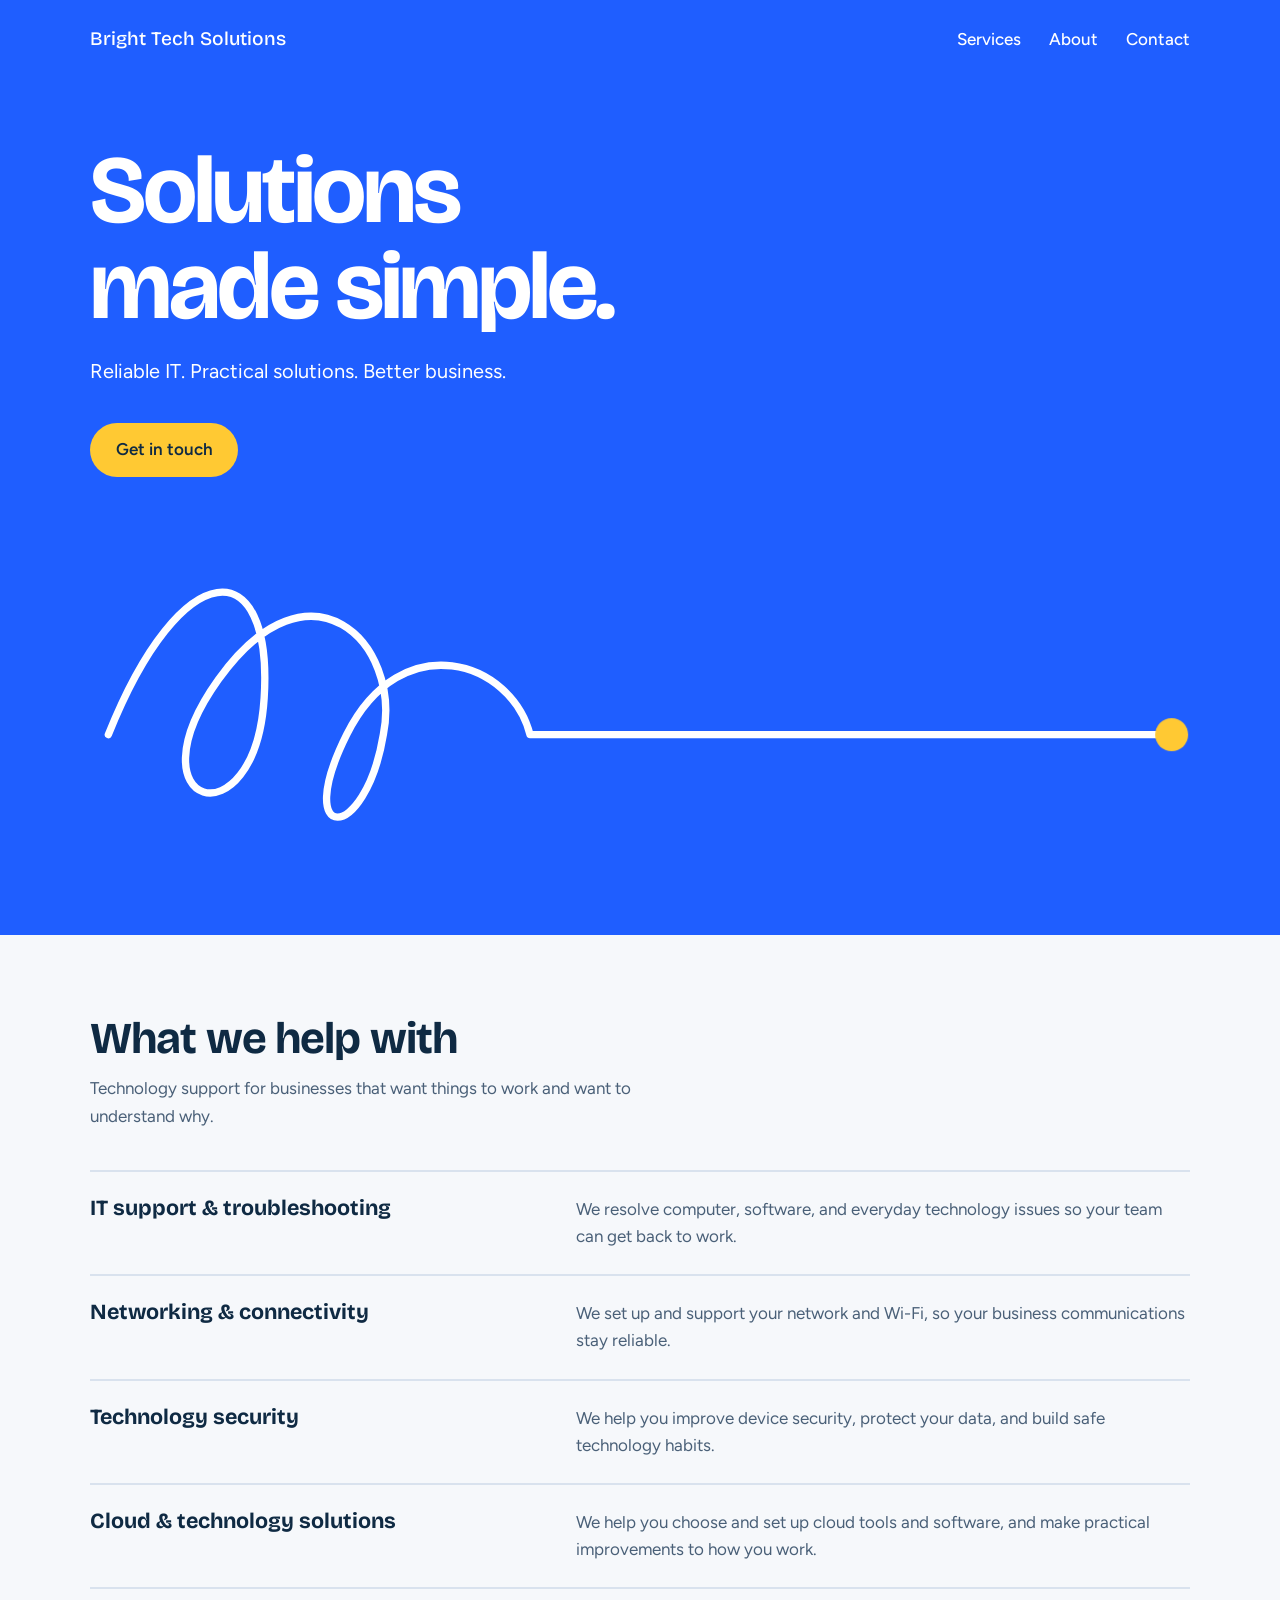
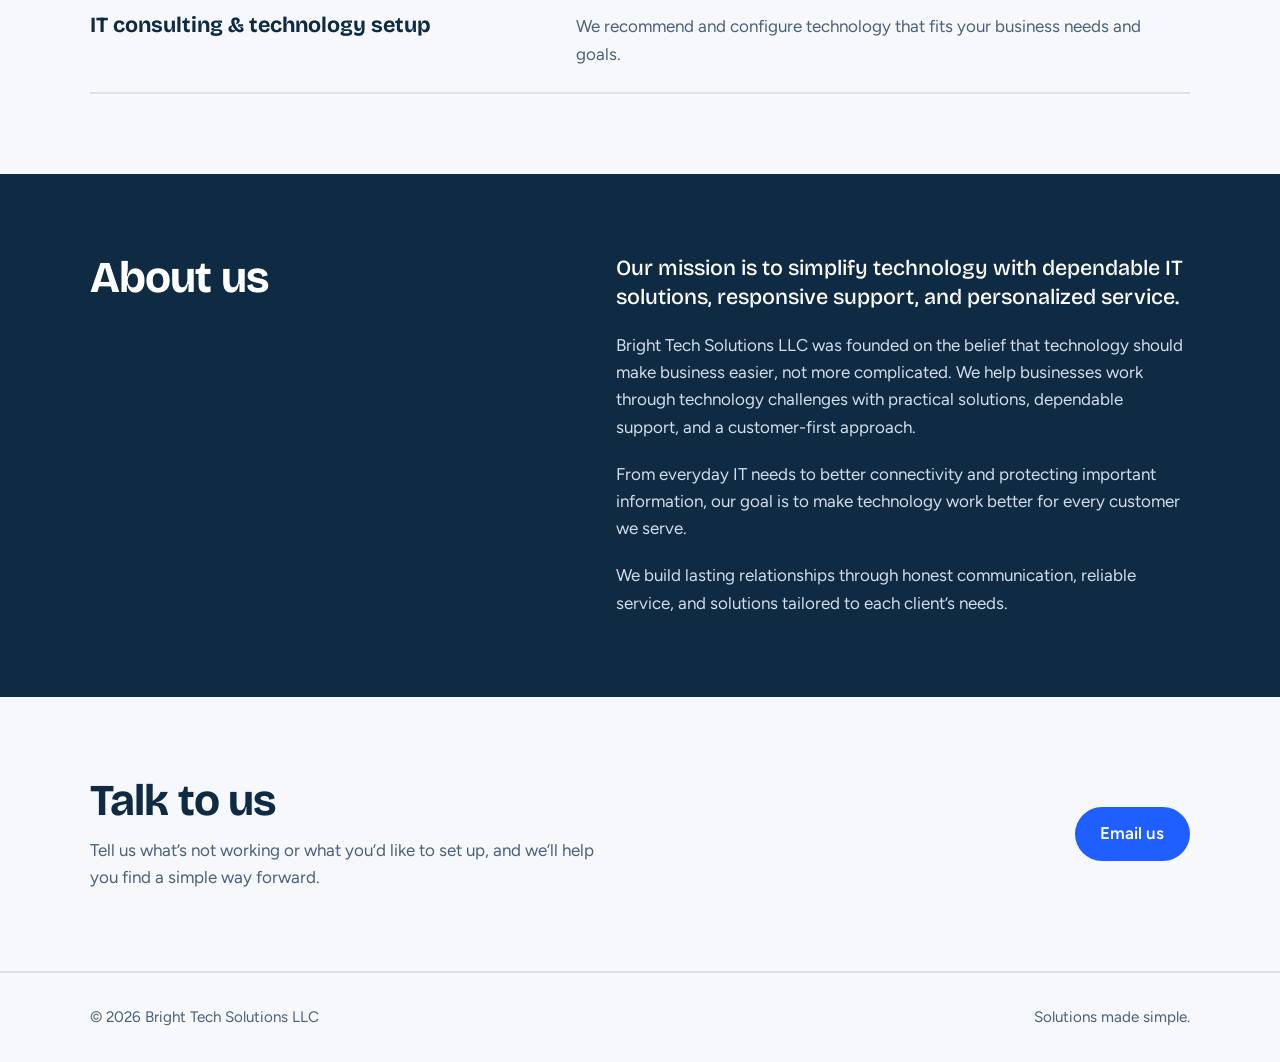
==== index.html @ b6605e8b "Original Prototype of Webpage" ====
<!DOCTYPE html>
<html lang="en">
<head>
  <meta charset="UTF-8">
  <meta name="viewport" content="width=device-width, initial-scale=1">
  <title>Bright Tech Solutions LLC | Solutions Made Simple</title>
  <meta name="description" content="Bright Tech Solutions LLC delivers simple, reliable IT support, networking, security, and cloud solutions for businesses.">
  <link rel="preconnect" href="https://fonts.googleapis.com">
  <link rel="preconnect" href="https://fonts.gstatic.com" crossorigin>
  <link href="https://fonts.googleapis.com/css2?family=Bricolage+Grotesque:opsz,wght@12..96,500;12..96,700&family=Figtree:wght@400;500;600&display=swap" rel="stylesheet">
  <style>
    :root {
      --paper: #f6f8fb;
      --ink: #0f2a43;
      --cobalt: #1f5eff;
      --sun: #ffc933;
      --mist: #d9e2ee;
      --muted: #4a6078;
      --display: "Bricolage Grotesque", "Segoe UI", system-ui, sans-serif;
      --body: "Figtree", "Segoe UI", system-ui, sans-serif;
    }
    *, *::before, *::after { box-sizing: border-box; }
    html { scroll-behavior: smooth; }
    body {
      margin: 0;
      background: var(--paper);
      color: var(--ink);
      font-family: var(--body);
      font-size: 1.0625rem;
      line-height: 1.6;
    }
    a { color: inherit; }
    :focus-visible { outline: 3px solid var(--sun); outline-offset: 3px; }
    .wrap { width: min(1100px, 100% - 3rem); margin-inline: auto; }

    /* Hero */
    .hero { background: var(--cobalt); color: #fff; padding-bottom: 4.5rem; }
    .nav {
      display: flex; flex-wrap: wrap; align-items: center;
      justify-content: space-between; gap: 1rem; padding-block: 1.5rem;
    }
    .brand { font-family: var(--display); font-weight: 700; font-size: 1.2rem; text-decoration: none; }
    .nav ul { display: flex; gap: 1.75rem; list-style: none; margin: 0; padding: 0; }
    .nav a { text-decoration: none; font-weight: 500; }
    .nav ul a:hover { text-decoration: underline; text-underline-offset: 4px; }
    .hero h1 {
      font-family: var(--display); font-weight: 700;
      font-size: clamp(2.8rem, 8vw, 6rem);
      line-height: 1; letter-spacing: -0.03em;
      margin: 4rem 0 1.25rem;
    }
    .hero .tagline { font-size: 1.25rem; max-width: 36ch; margin: 0 0 2.25rem; }
    .btn {
      display: inline-block; background: var(--sun); color: var(--ink);
      font-weight: 600; text-decoration: none;
      padding: 0.85rem 1.6rem; border-radius: 999px;
    }
    .btn:hover { background: #fff; }
    .line { display: block; width: 100%; height: auto; margin-top: 3.5rem; overflow: visible; }
    .line .path {
      fill: none; stroke: #fff; stroke-width: 4; stroke-linecap: round; stroke-linejoin: round;
      stroke-dasharray: 1; stroke-dashoffset: 1;
      animation: draw 3.2s cubic-bezier(.5, 0, .3, 1) 0.3s forwards;
    }
    .line .dot { fill: var(--sun); opacity: 0; animation: pop 0.4s ease-out 3.3s forwards; }
    @keyframes draw { to { stroke-dashoffset: 0; } }
    @keyframes pop { to { opacity: 1; } }
    @media (prefers-reduced-motion: reduce) {
      .line .path { animation: none; stroke-dashoffset: 0; }
      .line .dot { animation: none; opacity: 1; }
      html { scroll-behavior: auto; }
    }

    /* Sections */
    section { padding-block: 5rem; }
    h2 {
      font-family: var(--display); font-weight: 700;
      font-size: clamp(1.9rem, 4vw, 2.75rem);
      line-height: 1.1; letter-spacing: -0.02em; margin: 0 0 0.75rem;
    }
    .lede { color: var(--muted); max-width: 52ch; margin: 0 0 2.5rem; }

    /* Services */
    .services { margin: 0; }
    .service {
      display: grid; grid-template-columns: minmax(0, 1fr) minmax(0, 1.4fr);
      gap: 1rem 3rem; padding-block: 1.5rem; border-top: 2px solid var(--mist);
    }
    .service:last-child { border-bottom: 2px solid var(--mist); }
    .service dt { font-family: var(--display); font-weight: 700; font-size: 1.35rem; line-height: 1.2; }
    .service dd { margin: 0; color: var(--muted); max-width: 60ch; }

    /* About */
    .about { background: var(--ink); color: #fff; }
    .about .cols { display: grid; grid-template-columns: minmax(0, 1fr) minmax(0, 1.2fr); gap: 3rem; }
    .about h2 { margin: 0; }
    .about p { margin: 0 0 1.25rem; max-width: 60ch; color: #d3deea; }
    .about p:last-child { margin-bottom: 0; }
    .mission { font-family: var(--display); font-size: 1.35rem; line-height: 1.35; color: #fff !important; font-weight: 500; }

    /* Contact */
    .contact .wrap { display: flex; flex-wrap: wrap; align-items: center; justify-content: space-between; gap: 1.5rem; }
    .contact p { margin: 0; color: var(--muted); max-width: 46ch; }
    .contact .btn { background: var(--cobalt); color: #fff; }
    .contact .btn:hover { background: var(--ink); }

    footer { border-top: 2px solid var(--mist); padding-block: 2rem; color: var(--muted); font-size: 0.95rem; }
    footer .wrap { display: flex; flex-wrap: wrap; justify-content: space-between; gap: 0.5rem 2rem; }

    @media (max-width: 760px) {
      .service, .about .cols { grid-template-columns: 1fr; gap: 0.5rem; }
      .about .cols { gap: 1.5rem; }
      section { padding-block: 3.5rem; }
      .hero h1 { margin-top: 2.5rem; }
    }
  </style>
</head>
<body>

  <header class="hero">
    <div class="wrap">
      <nav class="nav" aria-label="Main">
        <a class="brand" href="#top">Bright Tech Solutions</a>
        <ul>
          <li><a href="#services">Services</a></li>
          <li><a href="#about">About</a></li>
          <li><a href="#contact">Contact</a></li>
        </ul>
      </nav>

      <h1 id="top">Solutions<br>made simple.</h1>
      <p class="tagline">Reliable IT. Practical solutions. Better business.</p>
      <a class="btn" href="#contact">Get in touch</a>

      <svg class="line" viewBox="0 0 600 180" role="img" aria-label="A tangled line that straightens out, showing complicated technology made simple">
        <path class="path" pathLength="1" d="M10 110 C 50 10, 100 10, 95 90 C 90 170, 20 150, 70 80 C 120 10, 170 60, 160 110 C 150 170, 110 170, 140 110 C 170 50, 230 70, 240 110 L 585 110"/>
        <circle class="dot" cx="590" cy="110" r="9"/>
      </svg>
    </div>
  </header>

  <main>
    <section id="services">
      <div class="wrap">
        <h2>What we help with</h2>
        <p class="lede">Technology support for businesses that want things to work and want to understand why.</p>
        <dl class="services">
          <div class="service">
            <dt>IT support &amp; troubleshooting</dt>
            <dd>We resolve computer, software, and everyday technology issues so your team can get back to work.</dd>
          </div>
          <div class="service">
            <dt>Networking &amp; connectivity</dt>
            <dd>We set up and support your network and Wi-Fi, so your business communications stay reliable.</dd>
          </div>
          <div class="service">
            <dt>Technology security</dt>
            <dd>We help you improve device security, protect your data, and build safe technology habits.</dd>
          </div>
          <div class="service">
            <dt>Cloud &amp; technology solutions</dt>
            <dd>We help you choose and set up cloud tools and software, and make practical improvements to how you work.</dd>
          </div>
          <div class="service">
            <dt>IT consulting &amp; technology setup</dt>
            <dd>We recommend and configure technology that fits your business needs and goals.</dd>
          </div>
        </dl>
      </div>
    </section>

    <section id="about" class="about">
      <div class="wrap cols">
        <div>
          <h2>About us</h2>
        </div>
        <div>
          <p class="mission">Our mission is to simplify technology with dependable IT solutions, responsive support, and personalized service.</p>
          <p>Bright Tech Solutions LLC was founded on the belief that technology should make business easier, not more complicated. We help businesses work through technology challenges with practical solutions, dependable support, and a customer-first approach.</p>
          <p>From everyday IT needs to better connectivity and protecting important information, our goal is to make technology work better for every customer we serve.</p>
          <p>We build lasting relationships through honest communication, reliable service, and solutions tailored to each client’s needs.</p>
        </div>
      </div>
    </section>

    <section id="contact" class="contact">
      <div class="wrap">
        <div>
          <h2>Talk to us</h2>
          <p>Tell us what’s not working or what you’d like to set up, and we’ll help you find a simple way forward.</p>
        </div>
        <!-- TODO: replace this placeholder with your real business email -->
        <a class="btn" href="mailto:hello@example.com">Email us</a>
      </div>
    </section>
  </main>

  <footer>
    <div class="wrap">
      <span>© 2026 Bright Tech Solutions LLC</span>
      <span>Solutions made simple.</span>
    </div>
  </footer>

</body>
</html>
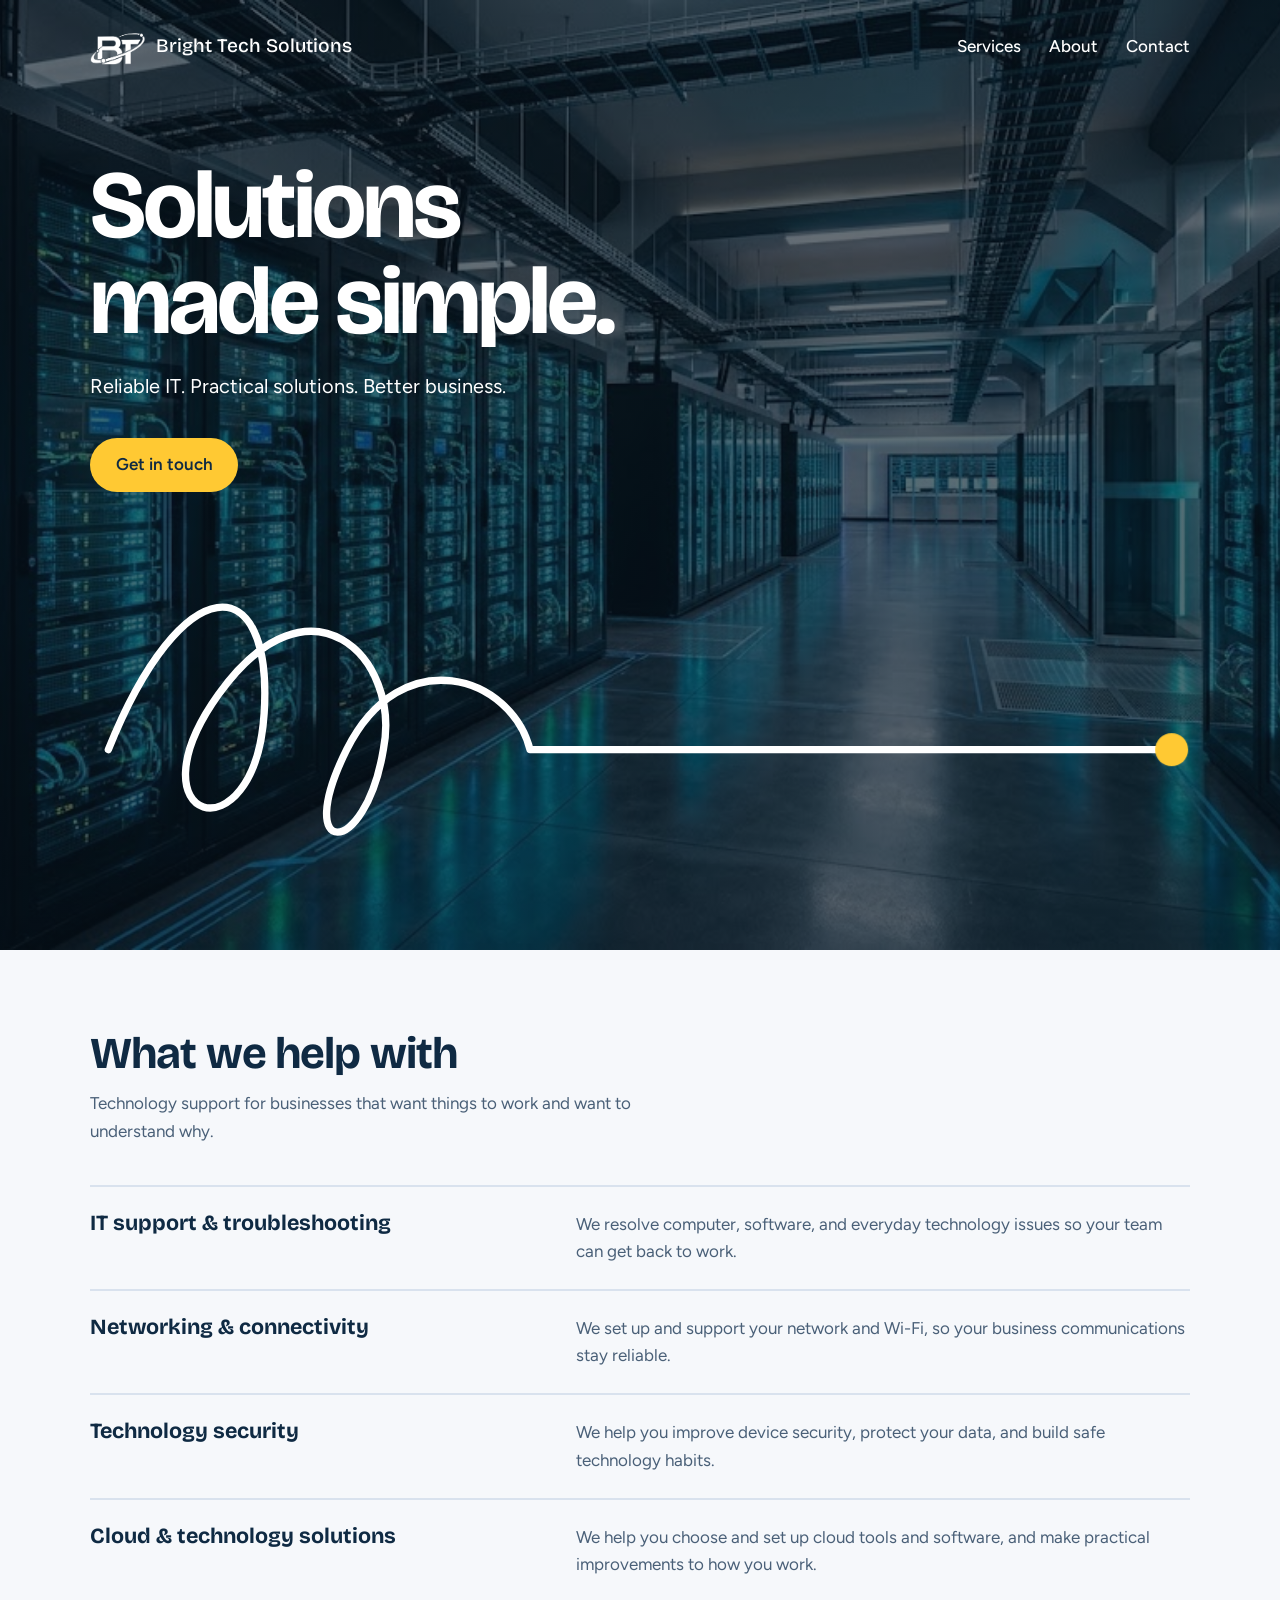
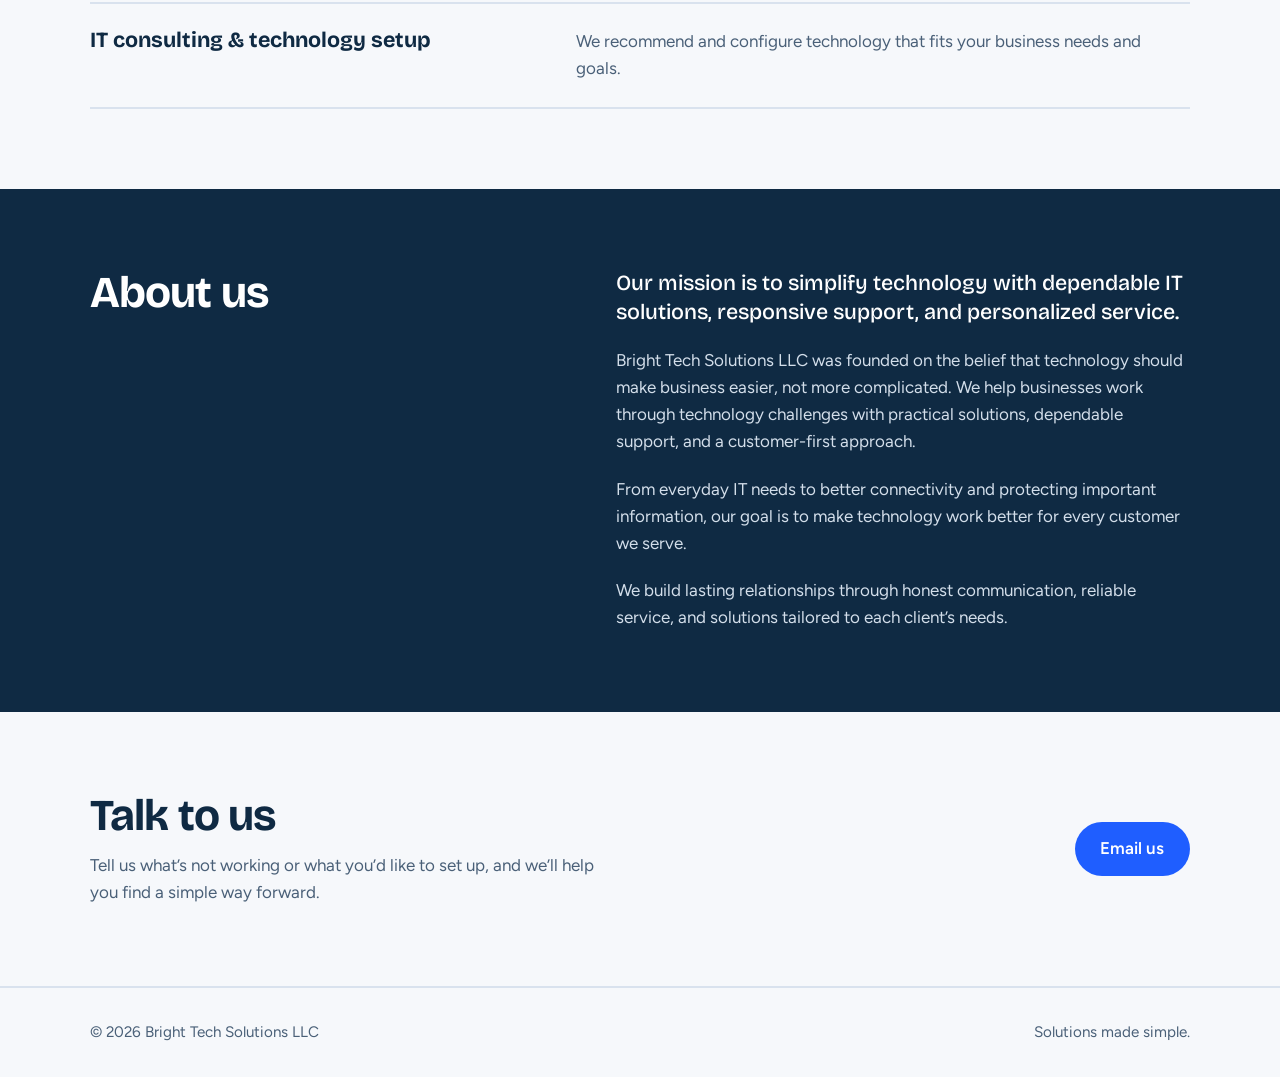
==== commit 2b2ec809: "adding new background to home page and added logo" ====
--- a/index.html
+++ b/index.html
@@ -34,12 +34,19 @@
     .wrap { width: min(1100px, 100% - 3rem); margin-inline: auto; }
 
     /* Hero */
-    .hero { background: var(--cobalt); color: #fff; padding-bottom: 4.5rem; }
+    .hero {
+      background:
+        linear-gradient(rgba(7, 20, 31, 0.62), rgba(7, 20, 31, 0.62)),
+        url("Images/server%20room.jpg") center / cover no-repeat;
+      color: #fff;
+      padding-bottom: 4.5rem;
+    }
     .nav {
       display: flex; flex-wrap: wrap; align-items: center;
       justify-content: space-between; gap: 1rem; padding-block: 1.5rem;
     }
-    .brand { font-family: var(--display); font-weight: 700; font-size: 1.2rem; text-decoration: none; }
+    .brand { display: inline-flex; align-items: center; gap: 0.65rem; font-family: var(--display); font-weight: 700; font-size: 1.2rem; text-decoration: none; filter: brightness(0) invert(1) }
+    .brand-mark { display: block; width: 3.5rem; height: 2.85rem; flex: 0 0 auto; object-fit: contain; }
     .nav ul { display: flex; gap: 1.75rem; list-style: none; margin: 0; padding: 0; }
     .nav a { text-decoration: none; font-weight: 500; }
     .nav ul a:hover { text-decoration: underline; text-underline-offset: 4px; }
@@ -120,7 +127,10 @@
   <header class="hero">
     <div class="wrap">
       <nav class="nav" aria-label="Main">
-        <a class="brand" href="#top">Bright Tech Solutions</a>
+        <a class="brand" href="#top">
+          <img class="brand-mark" src="Images/Bright_Tech_Solutions_Logo-removebg-preview.png" alt="" aria-hidden="true">
+          <span>Bright Tech Solutions</span>
+        </a>
         <ul>
           <li><a href="#services">Services</a></li>
           <li><a href="#about">About</a></li>
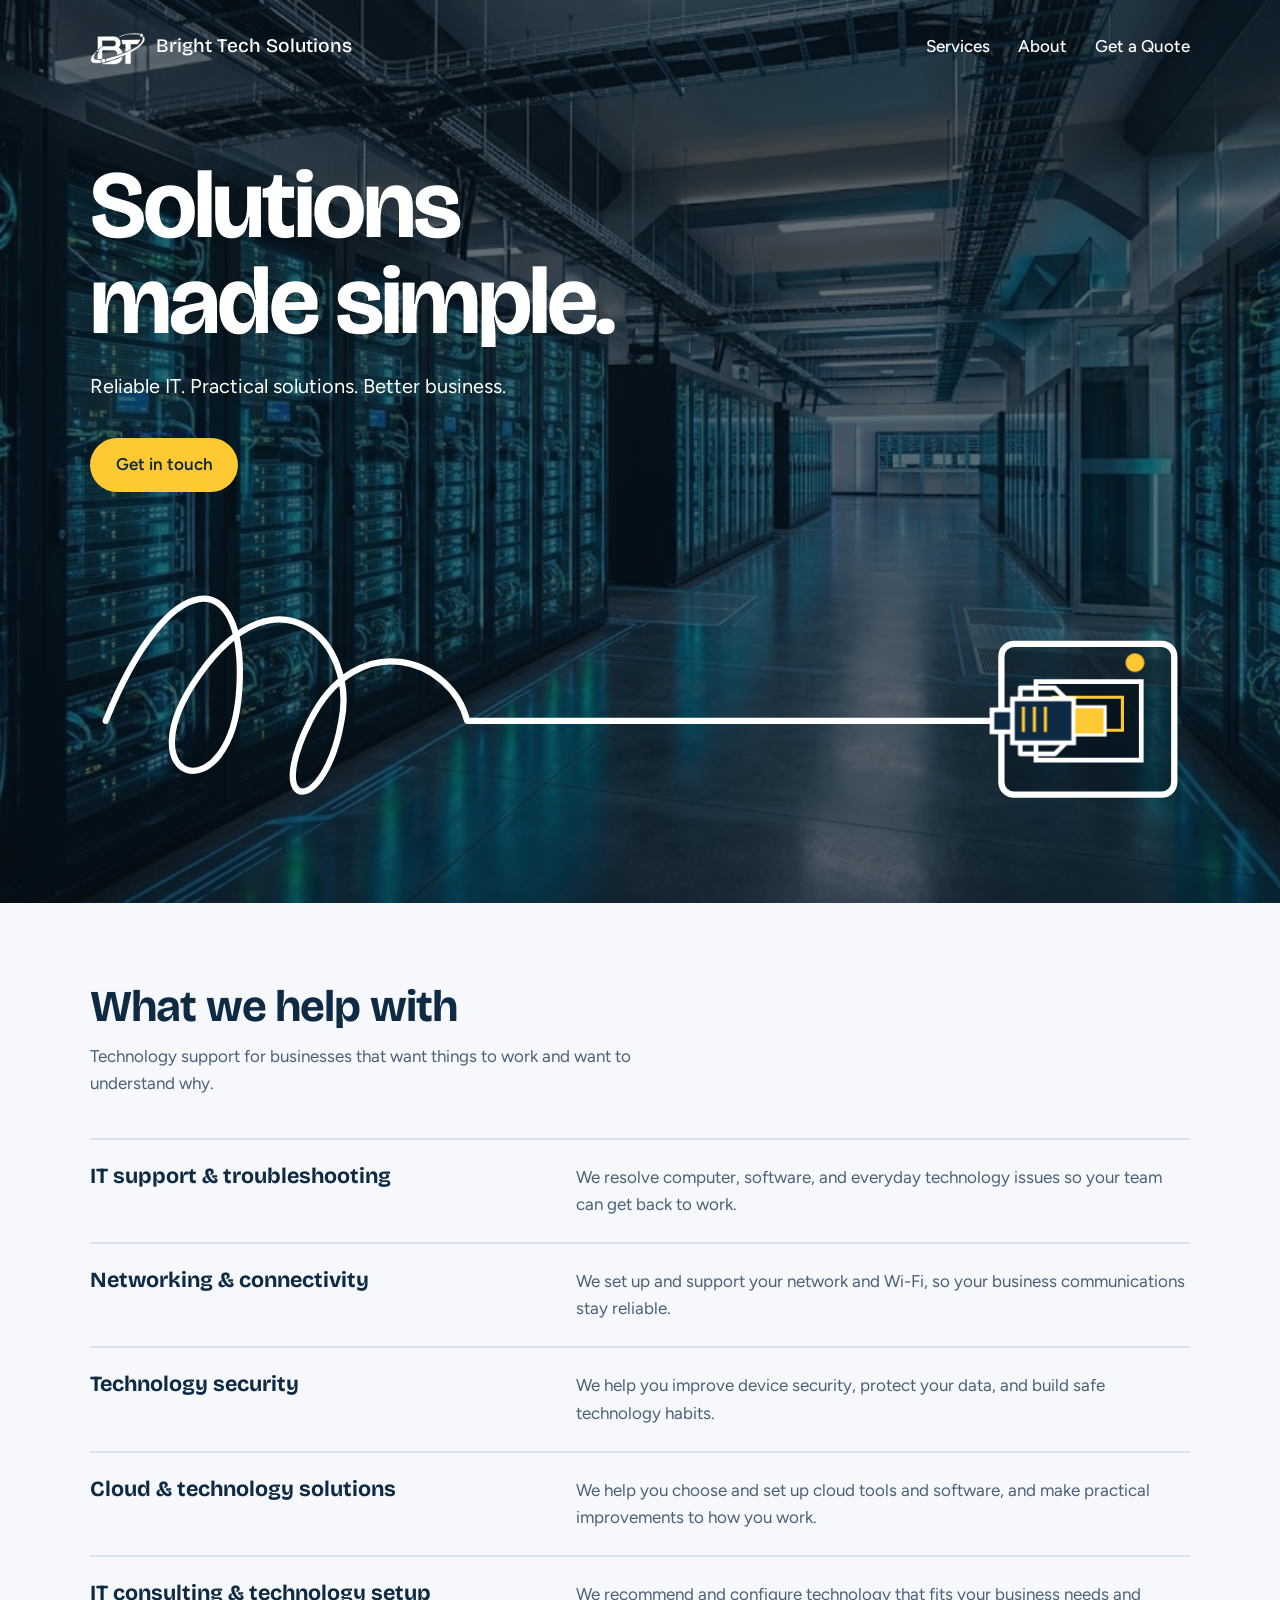
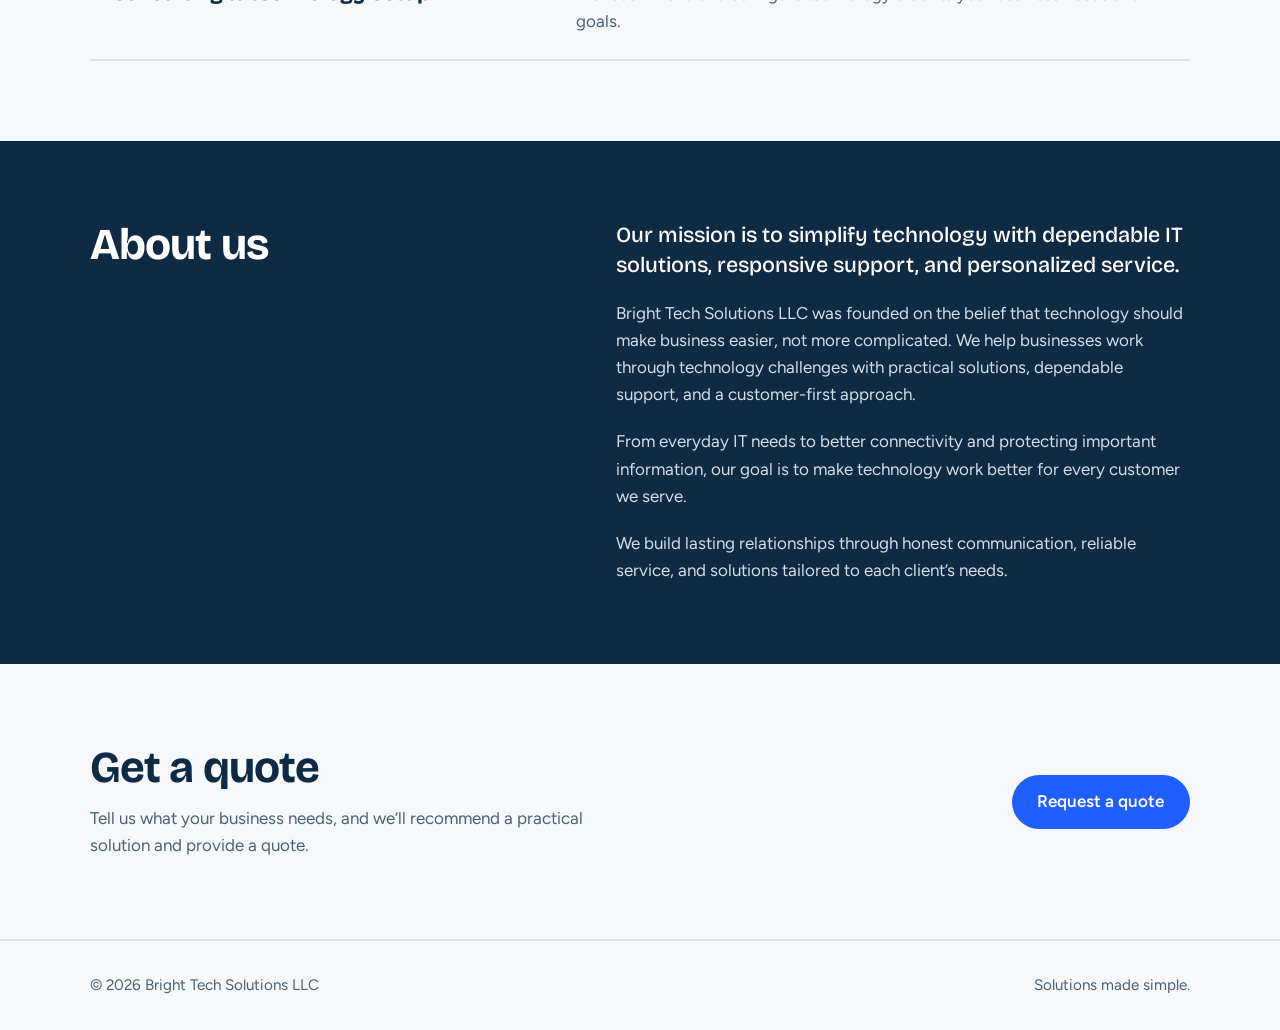
==== commit 937b691c: "adding amination to home screen" ====
--- a/index.html
+++ b/index.html
@@ -67,14 +67,25 @@
     .line .path {
       fill: none; stroke: #fff; stroke-width: 4; stroke-linecap: round; stroke-linejoin: round;
       stroke-dasharray: 1; stroke-dashoffset: 1;
-      animation: draw 3.2s cubic-bezier(.5, 0, .3, 1) 0.3s forwards;
-    }
-    .line .dot { fill: var(--sun); opacity: 0; animation: pop 0.4s ease-out 3.3s forwards; }
+      animation: draw 5.2s cubic-bezier(.45, 0, .25, 1) 0.2s forwards;
+    }
+    .line .plug {
+      opacity: 0;
+      animation: plug-in 0.9s cubic-bezier(.2, .8, .2, 1) 5.4s forwards;
+    }
+    .line .connected { opacity: 0; animation: light-on 0.3s ease-out 6.35s forwards; }
     @keyframes draw { to { stroke-dashoffset: 0; } }
-    @keyframes pop { to { opacity: 1; } }
+    @keyframes plug-in {
+      0% { opacity: 0; transform: translateX(-12px); }
+      18% { opacity: 1; }
+      76% { opacity: 1; transform: translateX(28px); }
+      100% { opacity: 1; transform: translateX(24px); }
+    }
+    @keyframes light-on { to { opacity: 1; } }
     @media (prefers-reduced-motion: reduce) {
       .line .path { animation: none; stroke-dashoffset: 0; }
-      .line .dot { animation: none; opacity: 1; }
+      .line .plug { animation: none; opacity: 1; transform: translateX(24px); }
+      .line .connected { animation: none; opacity: 1; }
       html { scroll-behavior: auto; }
     }
 
@@ -134,7 +145,7 @@
         <ul>
           <li><a href="#services">Services</a></li>
           <li><a href="#about">About</a></li>
-          <li><a href="#contact">Contact</a></li>
+          <li><a href="quote.html">Get a Quote</a></li>
         </ul>
       </nav>
 
@@ -142,9 +153,23 @@
       <p class="tagline">Reliable IT. Practical solutions. Better business.</p>
       <a class="btn" href="#contact">Get in touch</a>
 
-      <svg class="line" viewBox="0 0 600 180" role="img" aria-label="A tangled line that straightens out, showing complicated technology made simple">
-        <path class="path" pathLength="1" d="M10 110 C 50 10, 100 10, 95 90 C 90 170, 20 150, 70 80 C 120 10, 170 60, 160 110 C 150 170, 110 170, 140 110 C 170 50, 230 70, 240 110 L 585 110"/>
-        <circle class="dot" cx="590" cy="110" r="9"/>
+      <svg class="line" viewBox="0 0 700 180" role="img" aria-label="A tangled network cable straightens, then its connector plugs into an Ethernet port and the connected indicator lights up">
+        <g transform="translate(0 19)">
+          <rect x="580" y="42" width="110" height="96" rx="8" fill="rgba(7,20,31,0.48)" stroke="#fff" stroke-width="4"/>
+          <path d="M602 66h67v50h-67z" fill="rgba(7,20,31,0.75)" stroke="#fff" stroke-width="3"/>
+          <path d="M613 76h44v21h-44z" fill="#07141f" stroke="#ffc933" stroke-width="2"/>
+          <circle class="connected" cx="665" cy="54" r="6" fill="#ffc933"/>
+        </g>
+        <path class="path" pathLength="1" d="M10 110 C 50 10, 100 10, 95 90 C 90 170, 20 150, 70 80 C 120 10, 170 60, 160 110 C 150 170, 110 170, 140 110 C 170 50, 230 70, 240 110 L 572 110"/>
+        <g class="plug">
+          <path d="M550 103h16v14h-16z" fill="#0f2a43" stroke="#fff" stroke-width="3"/>
+          <path d="M563 96h39v28h-39z" fill="#0f2a43" stroke="#fff" stroke-width="3"/>
+          <path d="M602 101h20v18h-20z" fill="#ffc933" stroke="#fff" stroke-width="2"/>
+          <path d="M568 96v-7h22l7 7m-29 28v7h22l7-7" fill="none" stroke="#fff" stroke-width="3" stroke-linejoin="round"/>
+          <g stroke="#ffc933" stroke-width="2">
+            <path d="M570 101v16m7-16v16m7-16v16"/>
+          </g>
+        </g>
       </svg>
     </div>
   </header>
@@ -196,11 +221,11 @@
     <section id="contact" class="contact">
       <div class="wrap">
         <div>
-          <h2>Talk to us</h2>
-          <p>Tell us what’s not working or what you’d like to set up, and we’ll help you find a simple way forward.</p>
+          <h2>Get a quote</h2>
+          <p>Tell us what your business needs, and we’ll recommend a practical solution and provide a quote.</p>
         </div>
         <!-- TODO: replace this placeholder with your real business email -->
-        <a class="btn" href="mailto:hello@example.com">Email us</a>
+        <a class="btn" href="quote.html">Request a quote</a>
       </div>
     </section>
   </main>
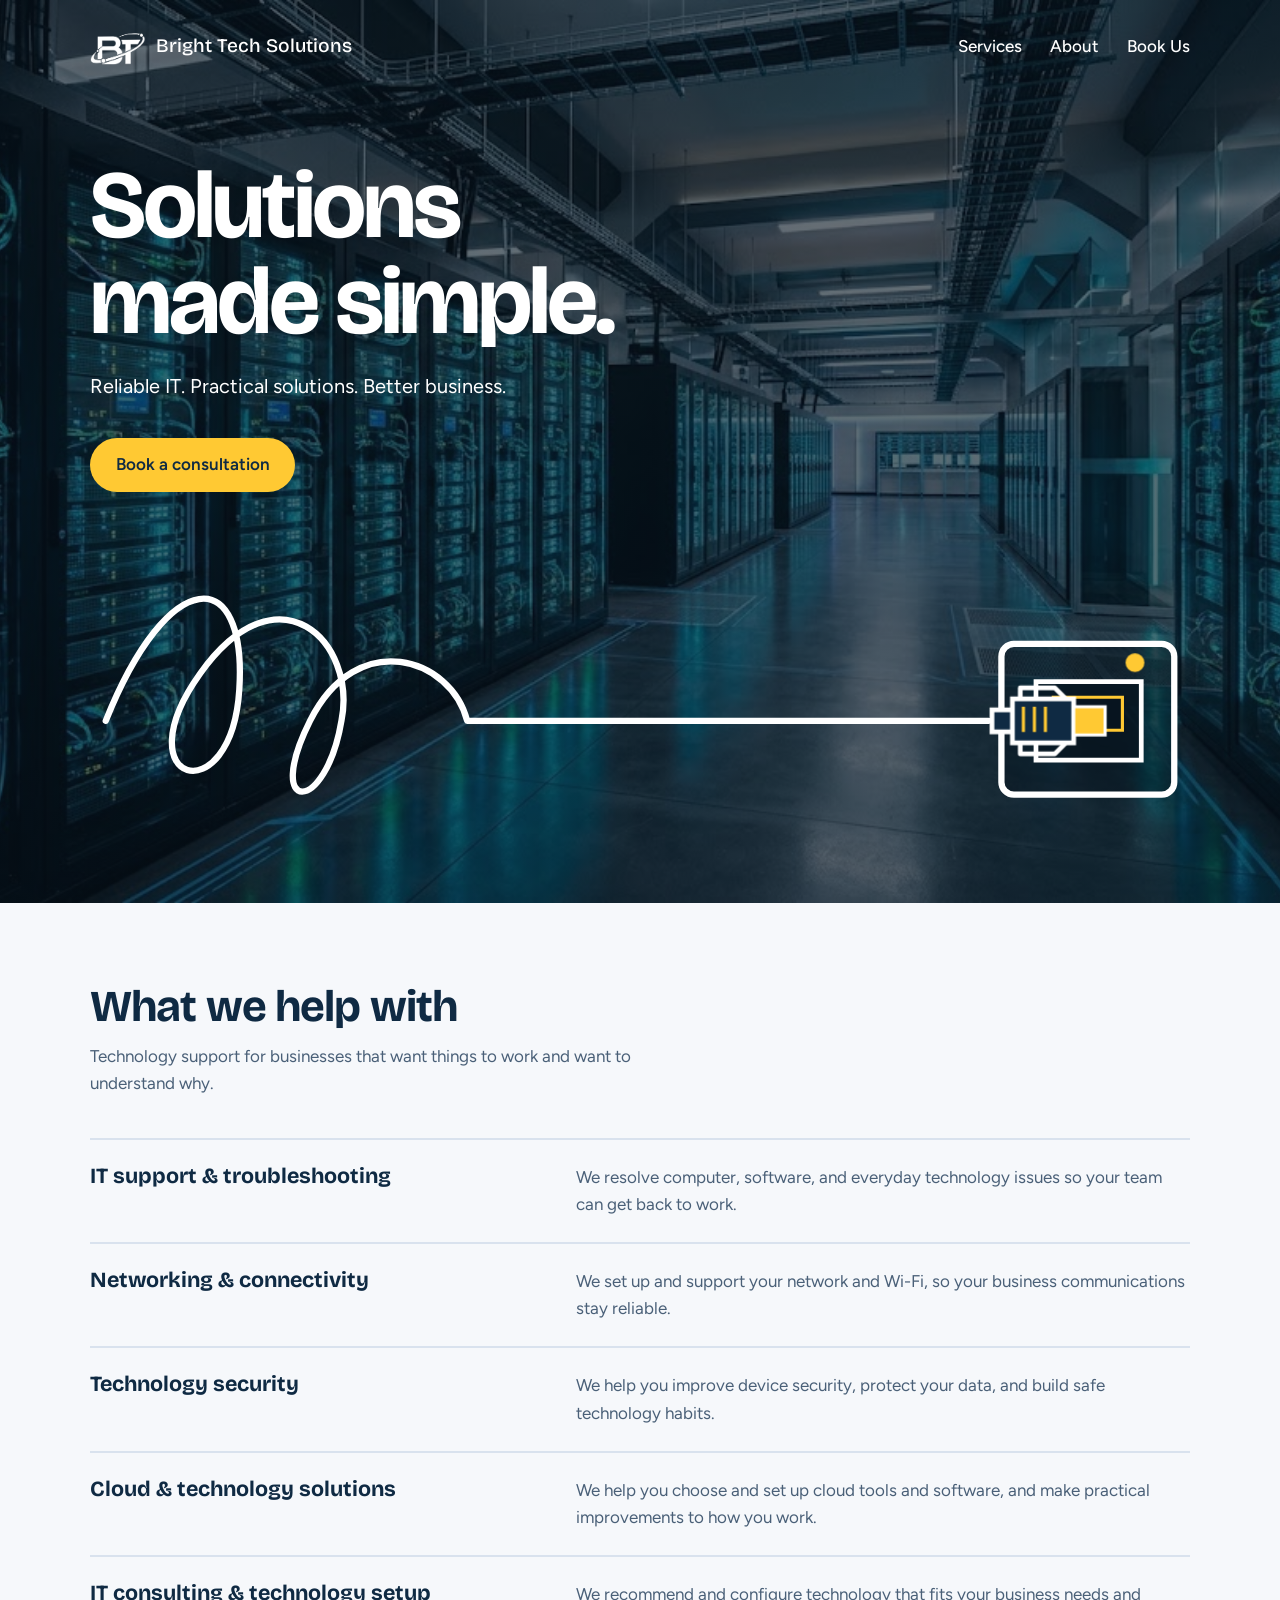
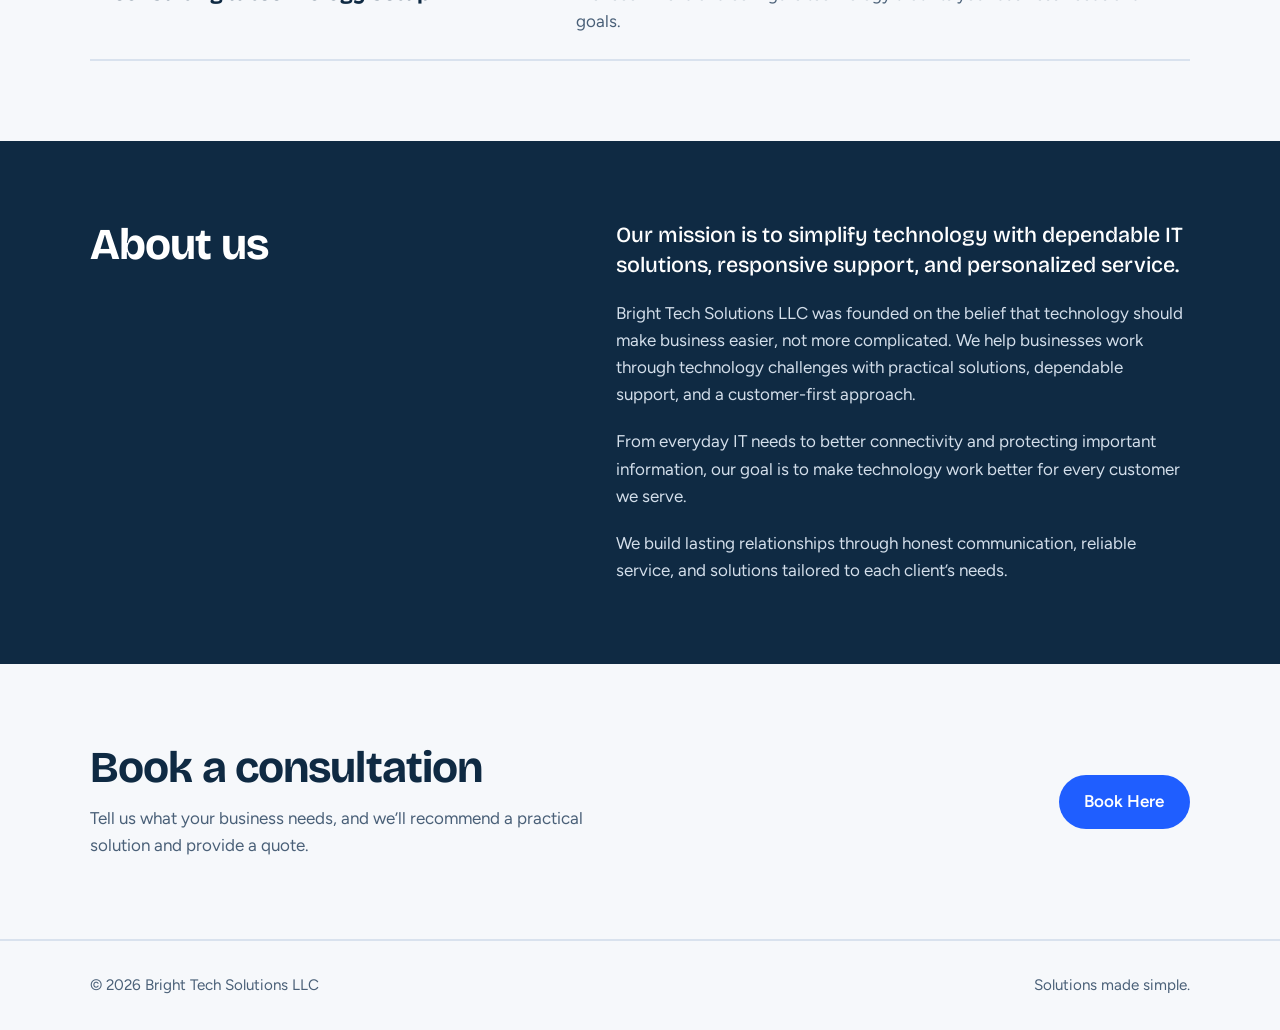
==== commit 9d18f4dd: "adding meail capability" ====
--- a/index.html
+++ b/index.html
@@ -145,13 +145,13 @@
         <ul>
           <li><a href="#services">Services</a></li>
           <li><a href="#about">About</a></li>
-          <li><a href="quote.html">Get a Quote</a></li>
+          <li><a href="quote.html">Book Us</a></li>
         </ul>
       </nav>
 
       <h1 id="top">Solutions<br>made simple.</h1>
       <p class="tagline">Reliable IT. Practical solutions. Better business.</p>
-      <a class="btn" href="#contact">Get in touch</a>
+      <a class="btn" href="#contact">Book a consultation</a>
 
       <svg class="line" viewBox="0 0 700 180" role="img" aria-label="A tangled network cable straightens, then its connector plugs into an Ethernet port and the connected indicator lights up">
         <g transform="translate(0 19)">
@@ -221,11 +221,11 @@
     <section id="contact" class="contact">
       <div class="wrap">
         <div>
-          <h2>Get a quote</h2>
+          <h2>Book a consultation</h2>
           <p>Tell us what your business needs, and we’ll recommend a practical solution and provide a quote.</p>
         </div>
         <!-- TODO: replace this placeholder with your real business email -->
-        <a class="btn" href="quote.html">Request a quote</a>
+        <a class="btn" href="quote.html">Book Here</a>
       </div>
     </section>
   </main>
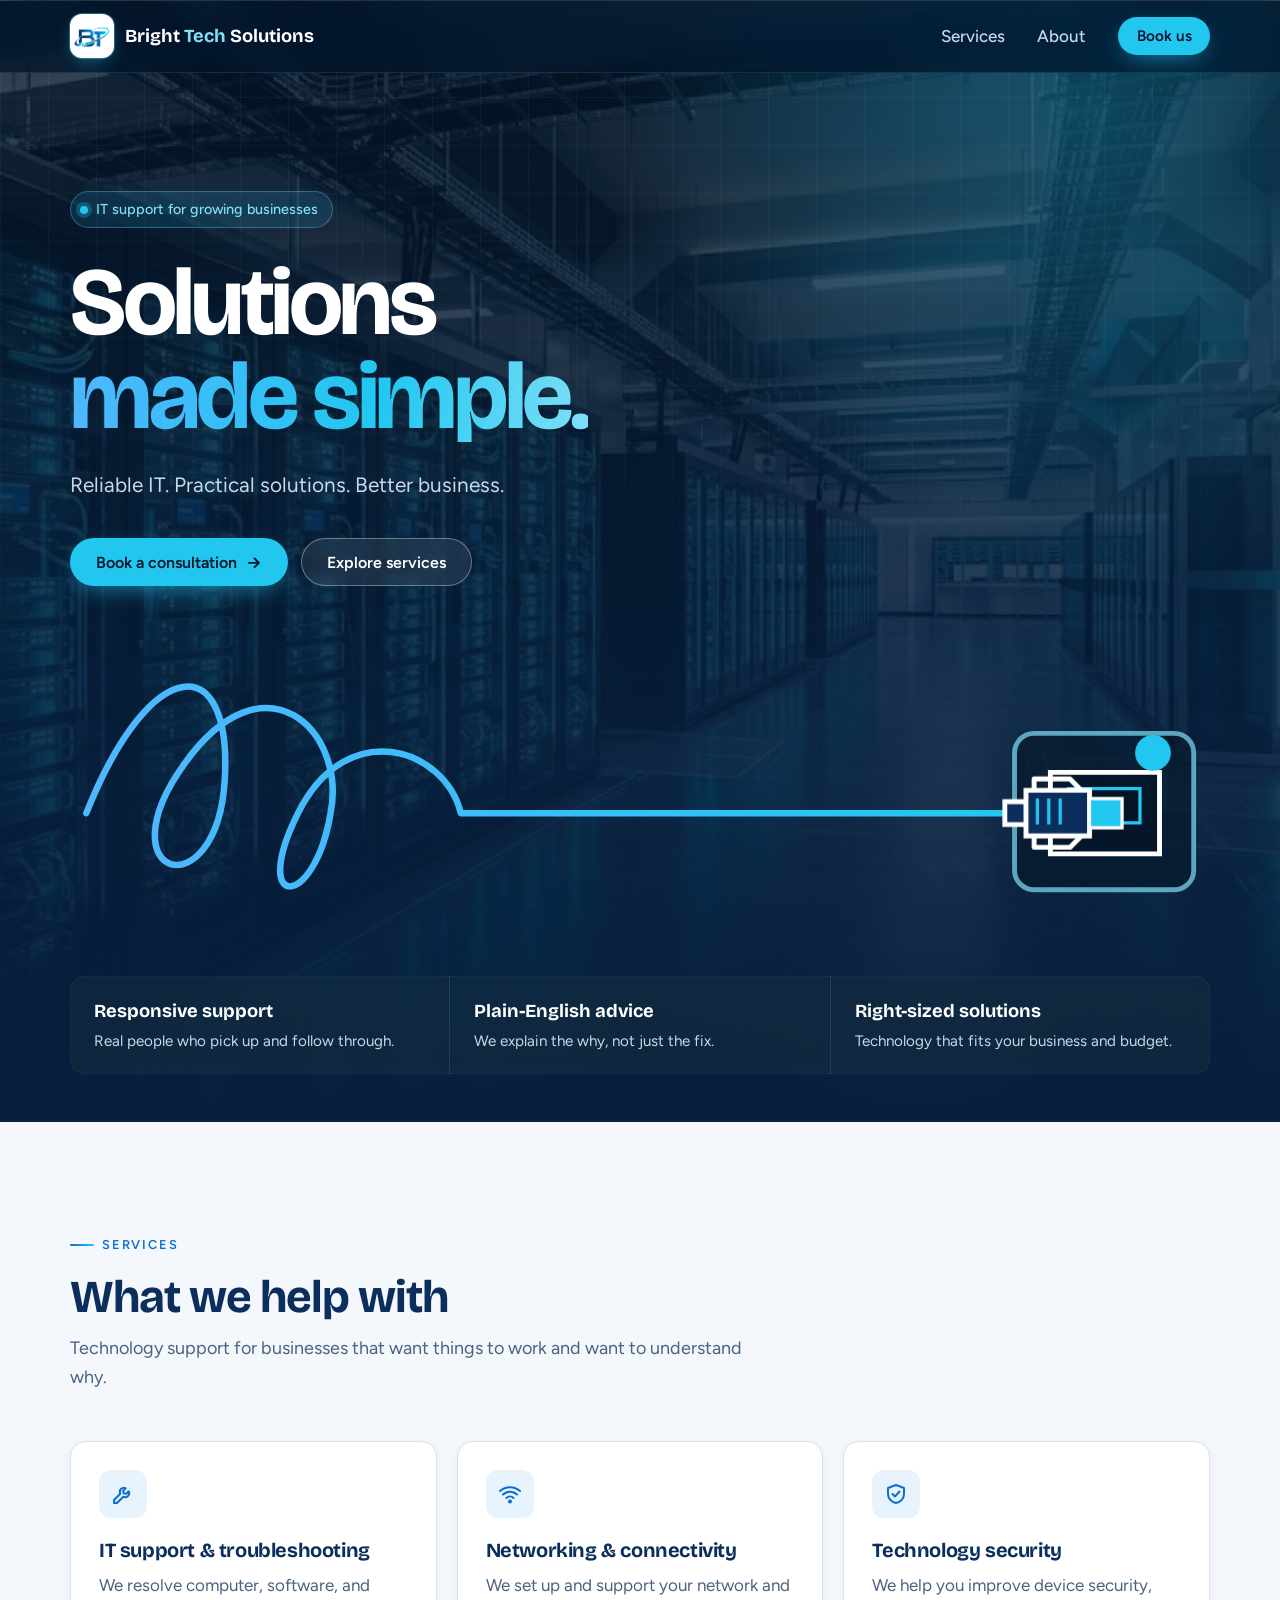
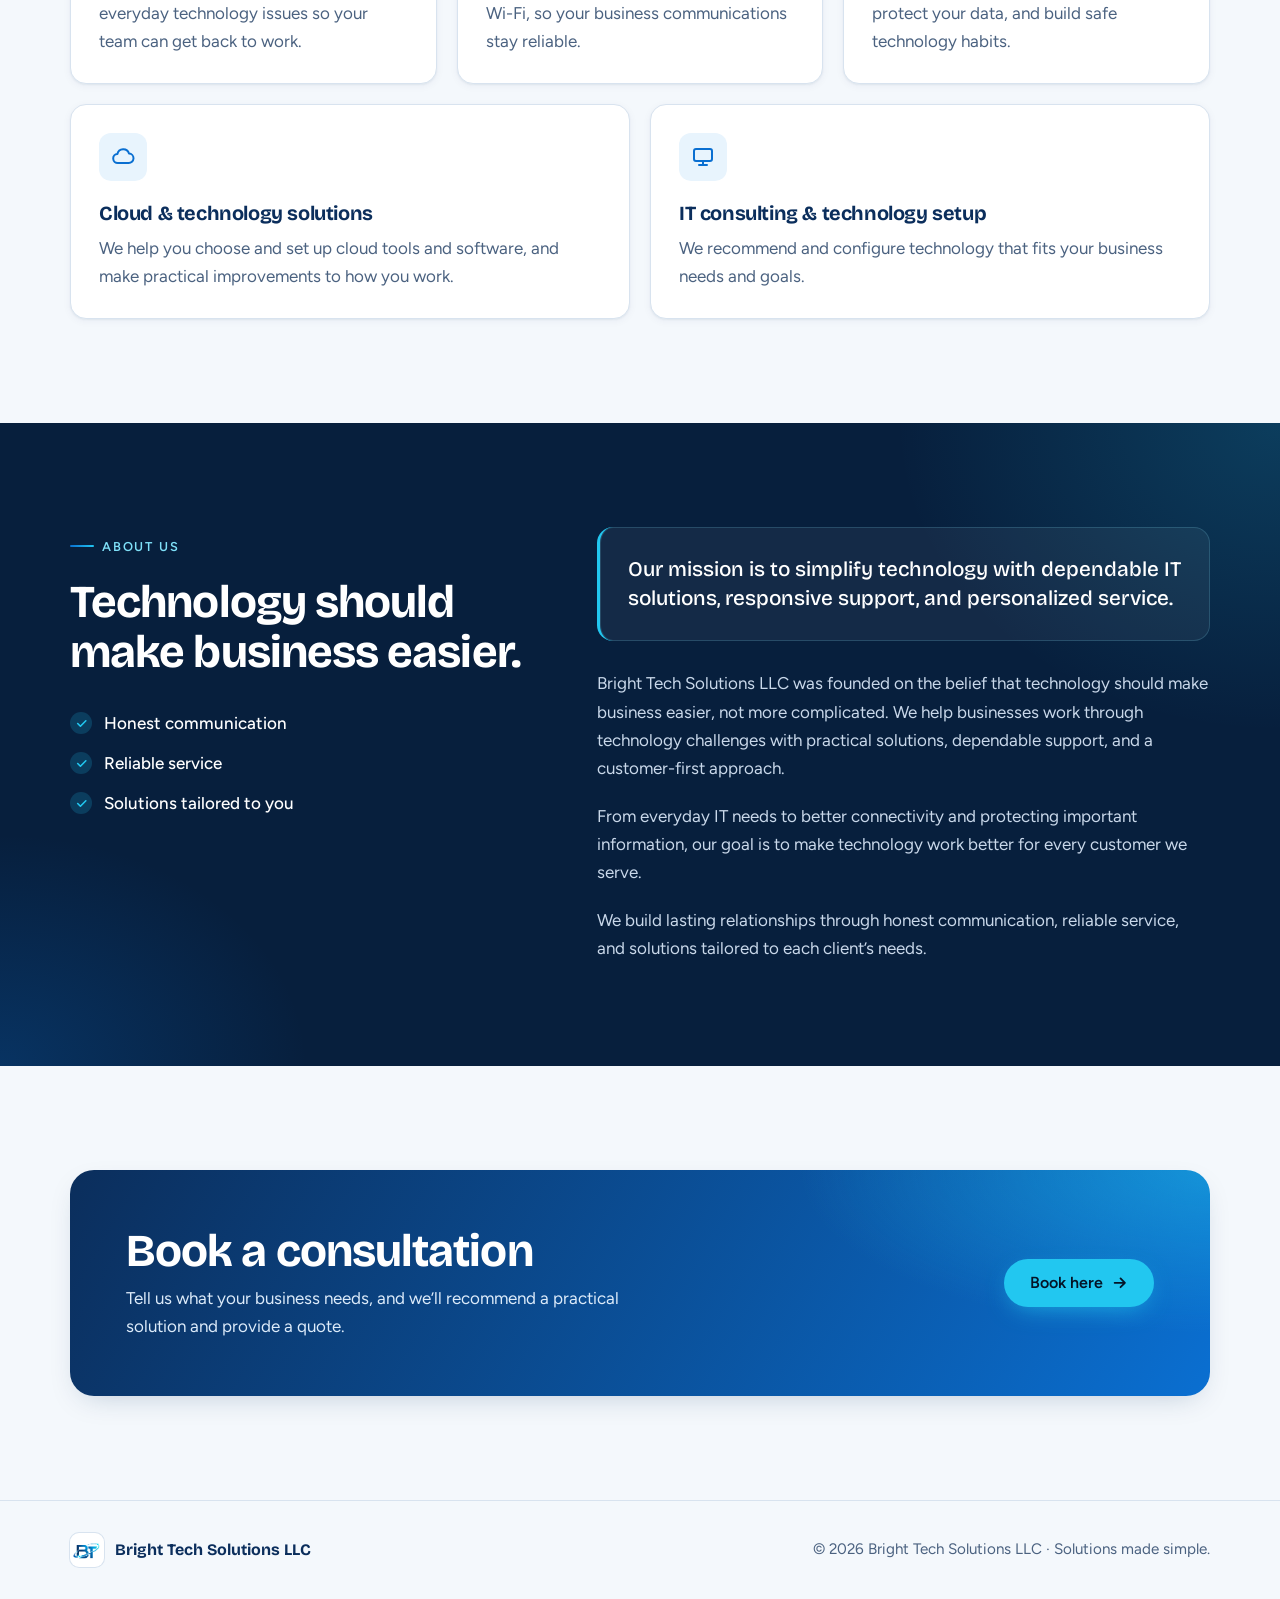
==== commit d99c59c3: "Modernize UI and unify colors around the logo palette - Replace the yellow/cobalt accents with navy," ====
--- a/index.html
+++ b/index.html
@@ -5,211 +5,125 @@
   <meta name="viewport" content="width=device-width, initial-scale=1">
   <title>Bright Tech Solutions LLC | Solutions Made Simple</title>
   <meta name="description" content="Bright Tech Solutions LLC delivers simple, reliable IT support, networking, security, and cloud solutions for businesses.">
+  <meta name="theme-color" content="#041427">
+  <link rel="icon" type="image/png" href="Images/Bright_Tech_Solutions_Logo-removebg-preview.png">
   <link rel="preconnect" href="https://fonts.googleapis.com">
   <link rel="preconnect" href="https://fonts.gstatic.com" crossorigin>
   <link href="https://fonts.googleapis.com/css2?family=Bricolage+Grotesque:opsz,wght@12..96,500;12..96,700&family=Figtree:wght@400;500;600&display=swap" rel="stylesheet">
-  <style>
-    :root {
-      --paper: #f6f8fb;
-      --ink: #0f2a43;
-      --cobalt: #1f5eff;
-      --sun: #ffc933;
-      --mist: #d9e2ee;
-      --muted: #4a6078;
-      --display: "Bricolage Grotesque", "Segoe UI", system-ui, sans-serif;
-      --body: "Figtree", "Segoe UI", system-ui, sans-serif;
-    }
-    *, *::before, *::after { box-sizing: border-box; }
-    html { scroll-behavior: smooth; }
-    body {
-      margin: 0;
-      background: var(--paper);
-      color: var(--ink);
-      font-family: var(--body);
-      font-size: 1.0625rem;
-      line-height: 1.6;
-    }
-    a { color: inherit; }
-    :focus-visible { outline: 3px solid var(--sun); outline-offset: 3px; }
-    .wrap { width: min(1100px, 100% - 3rem); margin-inline: auto; }
-
-    /* Hero */
-    .hero {
-      background:
-        linear-gradient(rgba(7, 20, 31, 0.62), rgba(7, 20, 31, 0.62)),
-        url("Images/server%20room.jpg") center / cover no-repeat;
-      color: #fff;
-      padding-bottom: 4.5rem;
-    }
-    .nav {
-      display: flex; flex-wrap: wrap; align-items: center;
-      justify-content: space-between; gap: 1rem; padding-block: 1.5rem;
-    }
-    .brand { display: inline-flex; align-items: center; gap: 0.65rem; font-family: var(--display); font-weight: 700; font-size: 1.2rem; text-decoration: none; filter: brightness(0) invert(1) }
-    .brand-mark { display: block; width: 3.5rem; height: 2.85rem; flex: 0 0 auto; object-fit: contain; }
-    .nav ul { display: flex; gap: 1.75rem; list-style: none; margin: 0; padding: 0; }
-    .nav a { text-decoration: none; font-weight: 500; }
-    .nav ul a:hover { text-decoration: underline; text-underline-offset: 4px; }
-    .hero h1 {
-      font-family: var(--display); font-weight: 700;
-      font-size: clamp(2.8rem, 8vw, 6rem);
-      line-height: 1; letter-spacing: -0.03em;
-      margin: 4rem 0 1.25rem;
-    }
-    .hero .tagline { font-size: 1.25rem; max-width: 36ch; margin: 0 0 2.25rem; }
-    .btn {
-      display: inline-block; background: var(--sun); color: var(--ink);
-      font-weight: 600; text-decoration: none;
-      padding: 0.85rem 1.6rem; border-radius: 999px;
-    }
-    .btn:hover { background: #fff; }
-    .line { display: block; width: 100%; height: auto; margin-top: 3.5rem; overflow: visible; }
-    .line .path {
-      fill: none; stroke: #fff; stroke-width: 4; stroke-linecap: round; stroke-linejoin: round;
-      stroke-dasharray: 1; stroke-dashoffset: 1;
-      animation: draw 5.2s cubic-bezier(.45, 0, .25, 1) 0.2s forwards;
-    }
-    .line .plug {
-      opacity: 0;
-      animation: plug-in 0.9s cubic-bezier(.2, .8, .2, 1) 5.4s forwards;
-    }
-    .line .connected { opacity: 0; animation: light-on 0.3s ease-out 6.35s forwards; }
-    @keyframes draw { to { stroke-dashoffset: 0; } }
-    @keyframes plug-in {
-      0% { opacity: 0; transform: translateX(-12px); }
-      18% { opacity: 1; }
-      76% { opacity: 1; transform: translateX(28px); }
-      100% { opacity: 1; transform: translateX(24px); }
-    }
-    @keyframes light-on { to { opacity: 1; } }
-    @media (prefers-reduced-motion: reduce) {
-      .line .path { animation: none; stroke-dashoffset: 0; }
-      .line .plug { animation: none; opacity: 1; transform: translateX(24px); }
-      .line .connected { animation: none; opacity: 1; }
-      html { scroll-behavior: auto; }
-    }
-
-    /* Sections */
-    section { padding-block: 5rem; }
-    h2 {
-      font-family: var(--display); font-weight: 700;
-      font-size: clamp(1.9rem, 4vw, 2.75rem);
-      line-height: 1.1; letter-spacing: -0.02em; margin: 0 0 0.75rem;
-    }
-    .lede { color: var(--muted); max-width: 52ch; margin: 0 0 2.5rem; }
-
-    /* Services */
-    .services { margin: 0; }
-    .service {
-      display: grid; grid-template-columns: minmax(0, 1fr) minmax(0, 1.4fr);
-      gap: 1rem 3rem; padding-block: 1.5rem; border-top: 2px solid var(--mist);
-    }
-    .service:last-child { border-bottom: 2px solid var(--mist); }
-    .service dt { font-family: var(--display); font-weight: 700; font-size: 1.35rem; line-height: 1.2; }
-    .service dd { margin: 0; color: var(--muted); max-width: 60ch; }
-
-    /* About */
-    .about { background: var(--ink); color: #fff; }
-    .about .cols { display: grid; grid-template-columns: minmax(0, 1fr) minmax(0, 1.2fr); gap: 3rem; }
-    .about h2 { margin: 0; }
-    .about p { margin: 0 0 1.25rem; max-width: 60ch; color: #d3deea; }
-    .about p:last-child { margin-bottom: 0; }
-    .mission { font-family: var(--display); font-size: 1.35rem; line-height: 1.35; color: #fff !important; font-weight: 500; }
-
-    /* Contact */
-    .contact .wrap { display: flex; flex-wrap: wrap; align-items: center; justify-content: space-between; gap: 1.5rem; }
-    .contact p { margin: 0; color: var(--muted); max-width: 46ch; }
-    .contact .btn { background: var(--cobalt); color: #fff; }
-    .contact .btn:hover { background: var(--ink); }
-
-    footer { border-top: 2px solid var(--mist); padding-block: 2rem; color: var(--muted); font-size: 0.95rem; }
-    footer .wrap { display: flex; flex-wrap: wrap; justify-content: space-between; gap: 0.5rem 2rem; }
-
-    @media (max-width: 760px) {
-      .service, .about .cols { grid-template-columns: 1fr; gap: 0.5rem; }
-      .about .cols { gap: 1.5rem; }
-      section { padding-block: 3.5rem; }
-      .hero h1 { margin-top: 2.5rem; }
-    }
-  </style>
+  <link rel="stylesheet" href="css/styles.css">
+  <script>document.documentElement.classList.add("js");</script>
 </head>
 <body>
 
-  <header class="hero">
+  <nav class="site-nav" aria-label="Main">
     <div class="wrap">
-      <nav class="nav" aria-label="Main">
-        <a class="brand" href="#top">
-          <img class="brand-mark" src="Images/Bright_Tech_Solutions_Logo-removebg-preview.png" alt="" aria-hidden="true">
-          <span>Bright Tech Solutions</span>
+      <a class="brand" href="#top">
+        <span class="brand-mark"><img src="Images/Bright_Tech_Solutions_Logo-removebg-preview.png" alt="" aria-hidden="true"></span>
+        <span>Bright <b>Tech</b> Solutions</span>
+      </a>
+      <ul class="nav-links">
+        <li><a href="#services">Services</a></li>
+        <li class="hide-sm"><a href="#about">About</a></li>
+        <li><a class="btn btn-accent" href="quote.html">Book us</a></li>
+      </ul>
+    </div>
+  </nav>
+
+  <header class="hero" id="top">
+    <div class="wrap hero-inner">
+      <p class="badge"><span class="dot" aria-hidden="true"></span>IT support for growing businesses</p>
+      <h1>Solutions<br><span class="gradient-text">made simple.</span></h1>
+      <p class="tagline">Reliable IT. Practical solutions. Better business.</p>
+      <div class="hero-actions">
+        <a class="btn btn-accent" href="quote.html">
+          Book a consultation
+          <svg viewBox="0 0 24 24" fill="none" stroke="currentColor" stroke-width="2.5" stroke-linecap="round" stroke-linejoin="round" aria-hidden="true"><path d="M5 12h14M13 6l6 6-6 6"/></svg>
         </a>
-        <ul>
-          <li><a href="#services">Services</a></li>
-          <li><a href="#about">About</a></li>
-          <li><a href="quote.html">Book Us</a></li>
-        </ul>
-      </nav>
-
-      <h1 id="top">Solutions<br>made simple.</h1>
-      <p class="tagline">Reliable IT. Practical solutions. Better business.</p>
-      <a class="btn" href="#contact">Book a consultation</a>
+        <a class="btn btn-ghost" href="#services">Explore services</a>
+      </div>
 
       <svg class="line" viewBox="0 0 700 180" role="img" aria-label="A tangled network cable straightens, then its connector plugs into an Ethernet port and the connected indicator lights up">
+        <defs>
+          <linearGradient id="cable" x1="0" x2="1" y1="0" y2="0">
+            <stop offset="0" stop-color="#4fb6ff"/>
+            <stop offset="1" stop-color="#22c7f0"/>
+          </linearGradient>
+        </defs>
         <g transform="translate(0 19)">
-          <rect x="580" y="42" width="110" height="96" rx="8" fill="rgba(7,20,31,0.48)" stroke="#fff" stroke-width="4"/>
-          <path d="M602 66h67v50h-67z" fill="rgba(7,20,31,0.75)" stroke="#fff" stroke-width="3"/>
-          <path d="M613 76h44v21h-44z" fill="#07141f" stroke="#ffc933" stroke-width="2"/>
-          <circle class="connected" cx="665" cy="54" r="6" fill="#ffc933"/>
+          <rect x="580" y="42" width="110" height="96" rx="12" fill="rgba(4,20,39,0.55)" stroke="#7fe0f8" stroke-opacity="0.7" stroke-width="3"/>
+          <path d="M602 66h67v50h-67z" fill="rgba(4,20,39,0.8)" stroke="#fff" stroke-width="3"/>
+          <path d="M613 76h44v21h-44z" fill="#041427" stroke="#22c7f0" stroke-width="2"/>
+          <circle class="connected" cx="665" cy="54" r="6" fill="#22c7f0"/>
+          <circle class="connected" cx="665" cy="54" r="11" fill="#22c7f0" opacity="0.25"/>
         </g>
         <path class="path" pathLength="1" d="M10 110 C 50 10, 100 10, 95 90 C 90 170, 20 150, 70 80 C 120 10, 170 60, 160 110 C 150 170, 110 170, 140 110 C 170 50, 230 70, 240 110 L 572 110"/>
         <g class="plug">
-          <path d="M550 103h16v14h-16z" fill="#0f2a43" stroke="#fff" stroke-width="3"/>
-          <path d="M563 96h39v28h-39z" fill="#0f2a43" stroke="#fff" stroke-width="3"/>
-          <path d="M602 101h20v18h-20z" fill="#ffc933" stroke="#fff" stroke-width="2"/>
+          <path d="M550 103h16v14h-16z" fill="#0b2e5c" stroke="#fff" stroke-width="3"/>
+          <path d="M563 96h39v28h-39z" fill="#0b2e5c" stroke="#fff" stroke-width="3"/>
+          <path d="M602 101h20v18h-20z" fill="#22c7f0" stroke="#fff" stroke-width="2"/>
           <path d="M568 96v-7h22l7 7m-29 28v7h22l7-7" fill="none" stroke="#fff" stroke-width="3" stroke-linejoin="round"/>
-          <g stroke="#ffc933" stroke-width="2">
+          <g stroke="#22c7f0" stroke-width="2">
             <path d="M570 101v16m7-16v16m7-16v16"/>
           </g>
         </g>
       </svg>
+
+      <div class="stats">
+        <div class="stat"><strong>Responsive support</strong><span>Real people who pick up and follow through.</span></div>
+        <div class="stat"><strong>Plain-English advice</strong><span>We explain the why, not just the fix.</span></div>
+        <div class="stat"><strong>Right-sized solutions</strong><span>Technology that fits your business and budget.</span></div>
+      </div>
     </div>
   </header>
 
   <main>
     <section id="services">
       <div class="wrap">
+        <p class="eyebrow">Services</p>
         <h2>What we help with</h2>
         <p class="lede">Technology support for businesses that want things to work and want to understand why.</p>
-        <dl class="services">
-          <div class="service">
-            <dt>IT support &amp; troubleshooting</dt>
-            <dd>We resolve computer, software, and everyday technology issues so your team can get back to work.</dd>
-          </div>
-          <div class="service">
-            <dt>Networking &amp; connectivity</dt>
-            <dd>We set up and support your network and Wi-Fi, so your business communications stay reliable.</dd>
-          </div>
-          <div class="service">
-            <dt>Technology security</dt>
-            <dd>We help you improve device security, protect your data, and build safe technology habits.</dd>
-          </div>
-          <div class="service">
-            <dt>Cloud &amp; technology solutions</dt>
-            <dd>We help you choose and set up cloud tools and software, and make practical improvements to how you work.</dd>
-          </div>
-          <div class="service">
-            <dt>IT consulting &amp; technology setup</dt>
-            <dd>We recommend and configure technology that fits your business needs and goals.</dd>
-          </div>
-        </dl>
+        <ul class="services">
+          <li class="service reveal">
+            <span class="icon" aria-hidden="true"><svg viewBox="0 0 24 24" fill="none" stroke="currentColor" stroke-width="2" stroke-linecap="round" stroke-linejoin="round"><path d="M14.7 6.3a4 4 0 0 0-5.4 5.4L3 18v3h3l6.3-6.3a4 4 0 0 0 5.4-5.4l-2.6 2.6-2.4-.6-.6-2.4z"/></svg></span>
+            <h3>IT support &amp; troubleshooting</h3>
+            <p>We resolve computer, software, and everyday technology issues so your team can get back to work.</p>
+          </li>
+          <li class="service reveal">
+            <span class="icon" aria-hidden="true"><svg viewBox="0 0 24 24" fill="none" stroke="currentColor" stroke-width="2" stroke-linecap="round" stroke-linejoin="round"><path d="M2 9a15 15 0 0 1 20 0M5 12.5a10 10 0 0 1 14 0M8.5 16a5 5 0 0 1 7 0"/><circle cx="12" cy="19.5" r="1"/></svg></span>
+            <h3>Networking &amp; connectivity</h3>
+            <p>We set up and support your network and Wi-Fi, so your business communications stay reliable.</p>
+          </li>
+          <li class="service reveal">
+            <span class="icon" aria-hidden="true"><svg viewBox="0 0 24 24" fill="none" stroke="currentColor" stroke-width="2" stroke-linecap="round" stroke-linejoin="round"><path d="M12 3l8 3v6c0 4.5-3.4 8.3-8 9-4.6-.7-8-4.5-8-9V6z"/><path d="M8.5 12l2.5 2.5 4.5-5"/></svg></span>
+            <h3>Technology security</h3>
+            <p>We help you improve device security, protect your data, and build safe technology habits.</p>
+          </li>
+          <li class="service reveal">
+            <span class="icon" aria-hidden="true"><svg viewBox="0 0 24 24" fill="none" stroke="currentColor" stroke-width="2" stroke-linecap="round" stroke-linejoin="round"><path d="M7 18a4.5 4.5 0 0 1-.6-9A6 6 0 0 1 18 8.5a4 4 0 0 1-.5 9.5z"/></svg></span>
+            <h3>Cloud &amp; technology solutions</h3>
+            <p>We help you choose and set up cloud tools and software, and make practical improvements to how you work.</p>
+          </li>
+          <li class="service reveal">
+            <span class="icon" aria-hidden="true"><svg viewBox="0 0 24 24" fill="none" stroke="currentColor" stroke-width="2" stroke-linecap="round" stroke-linejoin="round"><rect x="3" y="4" width="18" height="12" rx="2"/><path d="M8 20h8M12 16v4"/></svg></span>
+            <h3>IT consulting &amp; technology setup</h3>
+            <p>We recommend and configure technology that fits your business needs and goals.</p>
+          </li>
+        </ul>
       </div>
     </section>
 
     <section id="about" class="about">
       <div class="wrap cols">
         <div>
-          <h2>About us</h2>
+          <p class="eyebrow">About us</p>
+          <h2>Technology should make business easier.</h2>
+          <ul class="values">
+            <li>Honest communication</li>
+            <li>Reliable service</li>
+            <li>Solutions tailored to you</li>
+          </ul>
         </div>
-        <div>
+        <div class="reveal">
           <p class="mission">Our mission is to simplify technology with dependable IT solutions, responsive support, and personalized service.</p>
           <p>Bright Tech Solutions LLC was founded on the belief that technology should make business easier, not more complicated. We help businesses work through technology challenges with practical solutions, dependable support, and a customer-first approach.</p>
           <p>From everyday IT needs to better connectivity and protecting important information, our goal is to make technology work better for every customer we serve.</p>
@@ -218,24 +132,45 @@
       </div>
     </section>
 
-    <section id="contact" class="contact">
+    <section id="contact">
       <div class="wrap">
-        <div>
-          <h2>Book a consultation</h2>
-          <p>Tell us what your business needs, and we’ll recommend a practical solution and provide a quote.</p>
+        <div class="cta reveal">
+          <div>
+            <h2>Book a consultation</h2>
+            <p>Tell us what your business needs, and we’ll recommend a practical solution and provide a quote.</p>
+          </div>
+          <a class="btn btn-accent" href="quote.html">
+            Book here
+            <svg viewBox="0 0 24 24" fill="none" stroke="currentColor" stroke-width="2.5" stroke-linecap="round" stroke-linejoin="round" aria-hidden="true"><path d="M5 12h14M13 6l6 6-6 6"/></svg>
+          </a>
         </div>
-        <!-- TODO: replace this placeholder with your real business email -->
-        <a class="btn" href="quote.html">Book Here</a>
       </div>
     </section>
   </main>
 
   <footer>
     <div class="wrap">
-      <span>© 2026 Bright Tech Solutions LLC</span>
-      <span>Solutions made simple.</span>
+      <a class="brand" href="#top">
+        <span class="brand-mark"><img src="Images/Bright_Tech_Solutions_Logo-removebg-preview.png" alt="" aria-hidden="true"></span>
+        <span>Bright Tech Solutions LLC</span>
+      </a>
+      <span>© <span id="year">2026</span> Bright Tech Solutions LLC · Solutions made simple.</span>
     </div>
   </footer>
 
+  <script>
+    document.getElementById("year").textContent = new Date().getFullYear();
+    const revealEls = document.querySelectorAll(".reveal");
+    if ("IntersectionObserver" in window) {
+      const io = new IntersectionObserver((entries) => {
+        entries.forEach((entry) => {
+          if (entry.isIntersecting) { entry.target.classList.add("is-visible"); io.unobserve(entry.target); }
+        });
+      }, { threshold: 0.15 });
+      revealEls.forEach((el, i) => { el.style.transitionDelay = `${(i % 3) * 80}ms`; io.observe(el); });
+    } else {
+      revealEls.forEach((el) => el.classList.add("is-visible"));
+    }
+  </script>
 </body>
 </html>
--- a/css/styles.css
+++ b/css/styles.css
@@ -0,0 +1,406 @@
+/* ==========================================================================
+   Bright Tech Solutions — shared styles
+   Palette is drawn from the logo: deep navy → brand blue → bright cyan.
+   ========================================================================== */
+
+:root {
+  /* Brand */
+  --navy-950: #041427;   /* deepest background */
+  --navy-900: #071f3d;   /* dark sections */
+  --navy:     #0b2e5c;   /* primary text / "BRIGHT" in logo */
+  --blue:     #0a6fd1;   /* primary actions / "TECH" in logo */
+  --blue-700: #0857a8;   /* hover for primary */
+  --cyan:     #22c7f0;   /* accent / logo nodes */
+  --cyan-300: #7fe0f8;   /* light accent on dark */
+  --gradient: linear-gradient(120deg, var(--blue) 0%, var(--cyan) 100%);
+
+  /* Neutrals (blue-tinted so they sit with the brand) */
+  --paper:    #f4f8fc;
+  --surface:  #ffffff;
+  --tint:     #e8f4fd;   /* soft cyan-blue wash */
+  --line:     #d8e3ef;
+  --muted:    #4b6280;
+  --on-dark:  #c9d8ea;   /* body text on navy */
+
+  /* Feedback */
+  --success:  #0f8a5f;
+  --error:    #b42318;
+
+  /* Type */
+  --display: "Bricolage Grotesque", "Segoe UI", system-ui, sans-serif;
+  --body: "Figtree", "Segoe UI", system-ui, sans-serif;
+
+  /* Shape & depth */
+  --radius-sm: 10px;
+  --radius: 16px;
+  --radius-lg: 24px;
+  --shadow-sm: 0 1px 2px rgba(11, 46, 92, 0.06), 0 2px 8px rgba(11, 46, 92, 0.05);
+  --shadow: 0 10px 30px -12px rgba(11, 46, 92, 0.25);
+  --ease: cubic-bezier(.2, .8, .2, 1);
+}
+
+*, *::before, *::after { box-sizing: border-box; }
+html { scroll-behavior: smooth; scroll-padding-top: 5rem; }
+body {
+  margin: 0;
+  background: var(--paper);
+  color: var(--navy);
+  font-family: var(--body);
+  font-size: 1.0625rem;
+  line-height: 1.65;
+  -webkit-font-smoothing: antialiased;
+}
+img, svg { max-width: 100%; }
+a { color: inherit; }
+:focus-visible { outline: 3px solid var(--cyan); outline-offset: 3px; border-radius: 4px; }
+::selection { background: var(--cyan); color: var(--navy-950); }
+
+.wrap { width: min(1140px, 100% - 3rem); margin-inline: auto; }
+
+h1, h2, h3 { font-family: var(--display); font-weight: 700; letter-spacing: -0.02em; }
+h2 { font-size: clamp(2rem, 4vw, 2.85rem); line-height: 1.1; margin: 0 0 0.75rem; }
+
+.eyebrow {
+  display: inline-flex; align-items: center; gap: 0.5rem;
+  margin: 0 0 1rem;
+  font-size: 0.8rem; font-weight: 600; letter-spacing: 0.14em; text-transform: uppercase;
+  color: var(--blue);
+}
+.eyebrow::before { content: ""; width: 1.5rem; height: 2px; background: var(--gradient); border-radius: 2px; }
+.lede { color: var(--muted); max-width: 56ch; margin: 0 0 3rem; font-size: 1.125rem; }
+
+/* Buttons ---------------------------------------------------------------- */
+.btn {
+  display: inline-flex; align-items: center; justify-content: center; gap: 0.5rem;
+  padding: 0.9rem 1.6rem;
+  border: 0; border-radius: 999px;
+  background: var(--blue); color: #fff;
+  font: 600 1rem/1.2 var(--body);
+  text-decoration: none; cursor: pointer;
+  box-shadow: 0 8px 20px -8px rgba(10, 111, 209, 0.6);
+  transition: transform .2s var(--ease), background-color .2s, box-shadow .2s;
+}
+.btn:hover { background: var(--blue-700); transform: translateY(-2px); box-shadow: 0 12px 24px -10px rgba(10, 111, 209, 0.7); }
+.btn:active { transform: translateY(0); }
+.btn:disabled { opacity: .6; cursor: progress; transform: none; }
+.btn svg { width: 1.1em; height: 1.1em; transition: transform .2s var(--ease); }
+.btn:hover svg { transform: translateX(3px); }
+
+.btn-accent { background: var(--cyan); color: var(--navy-950); box-shadow: 0 8px 24px -8px rgba(34, 199, 240, 0.7); }
+.btn-accent:hover { background: #fff; color: var(--navy); }
+
+.btn-ghost {
+  background: rgba(255, 255, 255, 0.08); color: #fff;
+  box-shadow: inset 0 0 0 1px rgba(255, 255, 255, 0.35);
+  backdrop-filter: blur(6px);
+}
+.btn-ghost:hover { background: rgba(255, 255, 255, 0.16); box-shadow: inset 0 0 0 1px rgba(255, 255, 255, 0.6); }
+
+/* Navigation (sticky, glass) -------------------------------------------- */
+.site-nav {
+  position: sticky; top: 0; z-index: 50;
+  background: rgba(4, 20, 39, 0.72);
+  backdrop-filter: saturate(160%) blur(14px);
+  -webkit-backdrop-filter: saturate(160%) blur(14px);
+  border-bottom: 1px solid rgba(127, 224, 248, 0.12);
+  color: #fff;
+}
+.site-nav .wrap {
+  display: flex; align-items: center; justify-content: space-between; gap: 1rem;
+  min-height: 4.5rem;
+}
+.brand {
+  display: inline-flex; align-items: center; gap: 0.7rem;
+  font-family: var(--display); font-weight: 700; font-size: 1.15rem;
+  text-decoration: none; color: #fff;
+}
+.brand-mark {
+  display: grid; place-items: center;
+  width: 2.75rem; height: 2.75rem; flex: 0 0 auto;
+  background: #fff; border-radius: 12px;
+  box-shadow: 0 0 0 1px rgba(127, 224, 248, 0.35), 0 6px 18px -6px rgba(34, 199, 240, 0.6);
+}
+.brand-mark img { width: 2.2rem; height: auto; display: block; }
+.brand span b { font-weight: 700; color: var(--cyan-300); }
+.nav-links { display: flex; align-items: center; gap: 2rem; list-style: none; margin: 0; padding: 0; }
+.nav-links a:not(.btn) {
+  position: relative; text-decoration: none; font-weight: 500; color: var(--on-dark);
+  transition: color .2s;
+}
+.nav-links a:not(.btn)::after {
+  content: ""; position: absolute; left: 0; right: 0; bottom: -6px; height: 2px;
+  background: var(--gradient); border-radius: 2px;
+  transform: scaleX(0); transform-origin: left; transition: transform .25s var(--ease);
+}
+.nav-links a:not(.btn):hover { color: #fff; }
+.nav-links a:not(.btn):hover::after { transform: scaleX(1); }
+.nav-links .btn { padding: 0.6rem 1.15rem; font-size: 0.95rem; }
+
+/* Hero ------------------------------------------------------------------- */
+.hero {
+  position: relative; isolation: isolate; overflow: hidden;
+  margin-top: -4.5rem; padding-top: 4.5rem;  /* sit under the glass nav */
+  background:
+    radial-gradient(60% 70% at 85% 10%, rgba(34, 199, 240, 0.28), transparent 60%),
+    linear-gradient(180deg, rgba(4, 20, 39, 0.78) 0%, rgba(7, 31, 61, 0.88) 70%, var(--navy-900) 100%),
+    url("../Images/server%20room.jpg") center / cover no-repeat;
+  color: #fff;
+  padding-bottom: 3rem;
+}
+.hero::after {  /* faint tech grid */
+  content: ""; position: absolute; inset: 0; z-index: -1;
+  background-image:
+    linear-gradient(rgba(127, 224, 248, 0.06) 1px, transparent 1px),
+    linear-gradient(90deg, rgba(127, 224, 248, 0.06) 1px, transparent 1px);
+  background-size: 48px 48px;
+  mask-image: linear-gradient(180deg, #000 0%, transparent 85%);
+}
+.hero-inner { padding-top: clamp(3rem, 9vw, 6.5rem); }
+.badge {
+  display: inline-flex; align-items: center; gap: 0.55rem;
+  padding: 0.4rem 0.9rem 0.4rem 0.6rem; margin-bottom: 1.75rem;
+  border-radius: 999px;
+  background: rgba(34, 199, 240, 0.12);
+  box-shadow: inset 0 0 0 1px rgba(127, 224, 248, 0.3);
+  color: var(--cyan-300); font-size: 0.9rem; font-weight: 500;
+}
+.badge .dot { width: 0.5rem; height: 0.5rem; border-radius: 50%; background: var(--cyan); box-shadow: 0 0 0 4px rgba(34, 199, 240, 0.25); animation: pulse 2.4s ease-in-out infinite; }
+@keyframes pulse { 50% { box-shadow: 0 0 0 8px rgba(34, 199, 240, 0); } }
+.hero h1 {
+  font-size: clamp(2.9rem, 8vw, 6rem);
+  line-height: 0.98; letter-spacing: -0.035em;
+  margin: 0 0 1.5rem;
+}
+.gradient-text {
+  background: linear-gradient(100deg, #4fb6ff 0%, var(--cyan) 60%, var(--cyan-300) 100%);
+  -webkit-background-clip: text; background-clip: text; color: transparent;
+}
+.hero .tagline { font-size: clamp(1.1rem, 2vw, 1.3rem); color: var(--on-dark); max-width: 40ch; margin: 0 0 2.25rem; }
+.hero-actions { display: flex; flex-wrap: wrap; gap: 0.85rem; }
+
+.line { display: block; width: 100%; height: auto; margin-top: 3rem; overflow: visible; }
+.line .path {
+  fill: none; stroke: url(#cable); stroke-width: 4; stroke-linecap: round; stroke-linejoin: round;
+  stroke-dasharray: 1; stroke-dashoffset: 1;
+  animation: draw 5.2s cubic-bezier(.45, 0, .25, 1) 0.2s forwards;
+}
+.line .plug { opacity: 0; animation: plug-in 0.9s var(--ease) 5.4s forwards; }
+.line .connected { opacity: 0; animation: light-on 0.3s ease-out 6.35s forwards; }
+@keyframes draw { to { stroke-dashoffset: 0; } }
+@keyframes plug-in {
+  0% { opacity: 0; transform: translateX(-12px); }
+  18% { opacity: 1; }
+  76% { opacity: 1; transform: translateX(28px); }
+  100% { opacity: 1; transform: translateX(24px); }
+}
+@keyframes light-on { to { opacity: 1; } }
+
+/* Stats strip */
+.stats {
+  display: grid; grid-template-columns: repeat(3, minmax(0, 1fr)); gap: 1px;
+  margin-top: 3rem; overflow: hidden;
+  border-radius: var(--radius); background: rgba(127, 224, 248, 0.16);
+  box-shadow: inset 0 0 0 1px rgba(127, 224, 248, 0.16);
+}
+.stat { padding: 1.25rem 1.5rem; background: rgba(4, 20, 39, 0.55); backdrop-filter: blur(6px); }
+.stat strong { display: block; font-family: var(--display); font-size: 1.15rem; color: #fff; }
+.stat span { color: var(--on-dark); font-size: 0.95rem; }
+
+/* Sections --------------------------------------------------------------- */
+section { padding-block: clamp(4rem, 9vw, 6.5rem); }
+
+/* Services: card grid */
+.services {
+  display: grid; grid-template-columns: repeat(auto-fit, minmax(280px, 1fr)); gap: 1.25rem;
+  list-style: none; margin: 0; padding: 0;
+}
+@media (min-width: 900px) {  /* 3 on top, 2 wider below — no orphan gap */
+  .services { grid-template-columns: repeat(6, minmax(0, 1fr)); }
+  .service { grid-column: span 2; }
+  .service:nth-last-child(-n + 2):nth-child(3n + 1),
+  .service:nth-last-child(-n + 2):nth-child(3n + 1) + .service { grid-column: span 3; }
+}
+.service {
+  position: relative;
+  padding: 1.75rem;
+  background: var(--surface);
+  border: 1px solid var(--line);
+  border-radius: var(--radius);
+  box-shadow: var(--shadow-sm);
+  transition: transform .25s var(--ease), box-shadow .25s var(--ease), border-color .25s;
+}
+.service::before {  /* gradient top edge on hover */
+  content: ""; position: absolute; inset: 0 0 auto; height: 3px;
+  border-radius: var(--radius) var(--radius) 0 0;
+  background: var(--gradient); opacity: 0; transition: opacity .25s;
+}
+.service:hover { transform: translateY(-4px); box-shadow: var(--shadow); border-color: transparent; }
+.service:hover::before { opacity: 1; }
+.service .icon {
+  display: grid; place-items: center;
+  width: 3rem; height: 3rem; margin-bottom: 1.25rem;
+  border-radius: 12px; background: var(--tint); color: var(--blue);
+}
+.service .icon svg { width: 1.5rem; height: 1.5rem; }
+.service h3 { margin: 0 0 0.5rem; font-size: 1.25rem; line-height: 1.25; }
+.service p { margin: 0; color: var(--muted); }
+
+/* About */
+.about {
+  position: relative; overflow: hidden;
+  background:
+    radial-gradient(50% 80% at 100% 0%, rgba(34, 199, 240, 0.18), transparent 60%),
+    radial-gradient(40% 60% at 0% 100%, rgba(10, 111, 209, 0.25), transparent 60%),
+    var(--navy-900);
+  color: #fff;
+}
+.about .eyebrow { color: var(--cyan-300); }
+.about .cols { display: grid; grid-template-columns: minmax(0, 1fr) minmax(0, 1.3fr); gap: 3.5rem; align-items: start; }
+.about h2 { margin: 0 0 1.5rem; }
+.about p { margin: 0 0 1.25rem; max-width: 60ch; color: var(--on-dark); }
+.about p:last-child { margin-bottom: 0; }
+.about .mission + p { margin-top: 1.75rem; }
+.about .mission {
+  margin: 0; padding: 1.75rem;
+  border-radius: var(--radius);
+  background: rgba(255, 255, 255, 0.05);
+  box-shadow: inset 0 0 0 1px rgba(127, 224, 248, 0.18);
+  border-left: 3px solid var(--cyan);
+  font-family: var(--display); font-size: 1.3rem; line-height: 1.4; font-weight: 500; color: #fff;
+}
+.values { display: grid; gap: 0.75rem; margin: 2rem 0 0; padding: 0; list-style: none; }
+.values li { display: flex; align-items: center; gap: 0.75rem; color: #fff; font-weight: 500; }
+.values li::before {
+  content: ""; width: 1.4rem; height: 1.4rem; flex: 0 0 auto; border-radius: 50%;
+  background: rgba(34, 199, 240, 0.18) url("data:image/svg+xml,%3Csvg xmlns='http://www.w3.org/2000/svg' viewBox='0 0 24 24' fill='none' stroke='%2322c7f0' stroke-width='3' stroke-linecap='round' stroke-linejoin='round'%3E%3Cpath d='M5 12l5 5L20 7'/%3E%3C/svg%3E") center / 0.8rem no-repeat;
+}
+
+/* Contact CTA card */
+.cta {
+  display: flex; flex-wrap: wrap; align-items: center; justify-content: space-between; gap: 2rem;
+  padding: clamp(2rem, 5vw, 3.5rem);
+  border-radius: var(--radius-lg);
+  background:
+    radial-gradient(60% 120% at 100% 0%, rgba(34, 199, 240, 0.45), transparent 60%),
+    linear-gradient(120deg, var(--navy) 0%, var(--blue) 100%);
+  color: #fff;
+  box-shadow: var(--shadow);
+}
+.cta h2 { margin-bottom: 0.5rem; }
+.cta p { margin: 0; color: #dcebfa; max-width: 46ch; }
+
+/* Footer ----------------------------------------------------------------- */
+footer { border-top: 1px solid var(--line); padding-block: 2rem; color: var(--muted); font-size: 0.95rem; }
+footer .wrap { display: flex; flex-wrap: wrap; align-items: center; justify-content: space-between; gap: 0.5rem 2rem; }
+footer .brand { color: var(--navy); font-size: 1rem; }
+footer .brand-mark { width: 2.1rem; height: 2.1rem; border-radius: 9px; box-shadow: 0 0 0 1px var(--line); }
+footer .brand-mark img { width: 1.7rem; }
+
+/* Scroll reveal (progressive: only when JS adds .js to <html>) */
+.js .reveal { opacity: 0; transform: translateY(18px); transition: opacity .7s var(--ease), transform .7s var(--ease); }
+.js .reveal.is-visible { opacity: 1; transform: none; }
+
+/* ==========================================================================
+   Quote page
+   ========================================================================== */
+.page-quote { background: var(--paper); }
+.quote-hero {
+  position: relative; overflow: hidden;
+  margin-top: -4.5rem; padding: calc(4.5rem + clamp(3rem, 7vw, 5rem)) 0 clamp(7rem, 12vw, 9rem);
+  background:
+    radial-gradient(50% 90% at 90% 0%, rgba(34, 199, 240, 0.3), transparent 60%),
+    linear-gradient(160deg, var(--navy-950) 0%, var(--navy-900) 60%, #0a3a73 100%);
+  color: #fff;
+}
+.quote-hero .eyebrow { color: var(--cyan-300); }
+.quote-hero h1 { margin: 0 0 1rem; font-size: clamp(2.4rem, 6vw, 4rem); line-height: 1.05; max-width: 18ch; }
+.quote-hero p { margin: 0; color: var(--on-dark); max-width: 56ch; font-size: 1.125rem; }
+
+.quote-layout {
+  display: grid; grid-template-columns: minmax(0, 1.6fr) minmax(0, 1fr); gap: 1.5rem;
+  align-items: start;
+  margin-top: clamp(-6rem, -9vw, -4.5rem); padding-bottom: 5rem;
+  position: relative;
+}
+.card {
+  background: var(--surface);
+  border: 1px solid var(--line);
+  border-radius: var(--radius-lg);
+  box-shadow: var(--shadow);
+  padding: clamp(1.5rem, 4vw, 2.5rem);
+}
+.fields { display: grid; grid-template-columns: repeat(2, minmax(0, 1fr)); gap: 1.25rem 1.25rem; }
+.field { display: grid; gap: 0.45rem; }
+.field-wide { grid-column: 1 / -1; }
+label { font-weight: 600; font-size: 0.95rem; }
+label .optional { color: var(--muted); font-weight: 400; }
+input, select, textarea {
+  width: 100%;
+  border: 1px solid var(--line);
+  border-radius: var(--radius-sm);
+  padding: 0.8rem 0.95rem;
+  background: var(--paper);
+  color: var(--navy);
+  font: inherit;
+  transition: border-color .2s, box-shadow .2s, background-color .2s;
+}
+input::placeholder, textarea::placeholder { color: #8a9bb2; }
+input:hover, select:hover, textarea:hover { border-color: #b9cadd; }
+input:focus, select:focus, textarea:focus {
+  outline: none; background: #fff;
+  border-color: var(--blue);
+  box-shadow: 0 0 0 4px rgba(10, 111, 209, 0.15);
+}
+select {
+  appearance: none; -webkit-appearance: none;
+  padding-right: 2.5rem;
+  background-image: url("data:image/svg+xml,%3Csvg xmlns='http://www.w3.org/2000/svg' viewBox='0 0 24 24' fill='none' stroke='%230a6fd1' stroke-width='2.5' stroke-linecap='round' stroke-linejoin='round'%3E%3Cpath d='M6 9l6 6 6-6'/%3E%3C/svg%3E");
+  background-repeat: no-repeat; background-position: right 0.9rem center; background-size: 1.1rem;
+}
+textarea { min-height: 9rem; resize: vertical; }
+.form-footer { display: flex; flex-wrap: wrap; align-items: center; gap: 1rem 1.5rem; margin-top: 1.75rem; }
+.note { max-width: 42ch; margin: 0; color: var(--muted); font-size: 0.9rem; }
+.form-status { flex-basis: 100%; margin: 0; font-weight: 500; }
+.form-status:empty { display: none; }
+.form-status[data-state] { padding: 0.8rem 1rem; border-radius: var(--radius-sm); }
+.form-status[data-state="sending"] { background: var(--tint); color: var(--blue-700); }
+.form-status[data-state="success"] { background: #e6f6ef; color: var(--success); }
+.form-status[data-state="error"]   { background: #fdecea; color: var(--error); }
+
+.aside h2 { font-size: 1.35rem; margin-bottom: 1.25rem; }
+.steps { list-style: none; margin: 0; padding: 0; display: grid; gap: 1.25rem; counter-reset: step; }
+.steps li { display: grid; grid-template-columns: auto 1fr; gap: 0.9rem; counter-increment: step; }
+.steps li::before {
+  content: counter(step);
+  display: grid; place-items: center; width: 2rem; height: 2rem; border-radius: 50%;
+  background: var(--gradient); color: #fff; font-weight: 700; font-size: 0.9rem;
+}
+.steps strong { display: block; line-height: 1.3; margin-top: 0.2rem; }
+.steps span { color: var(--muted); font-size: 0.95rem; }
+.aside .divider { height: 1px; background: var(--line); margin: 1.75rem 0; }
+.aside .small { margin: 0; color: var(--muted); font-size: 0.95rem; }
+
+/* Responsive ------------------------------------------------------------- */
+@media (max-width: 860px) {
+  .about .cols, .quote-layout { grid-template-columns: 1fr; }
+  .about .cols { gap: 1.5rem; }
+}
+@media (max-width: 680px) {
+  .wrap { width: min(100% - 2rem, 1140px); }
+  .nav-links { gap: 1.1rem; }
+  .nav-links .hide-sm { display: none; }
+  .site-nav .brand > span:not(.brand-mark) { display: none; }
+  .stats { grid-template-columns: 1fr; }
+  .fields { grid-template-columns: 1fr; }
+  .cta { flex-direction: column; align-items: flex-start; }
+}
+
+@media (prefers-reduced-motion: reduce) {
+  html { scroll-behavior: auto; }
+  *, *::before, *::after { transition-duration: 0s !important; }
+  .badge .dot { animation: none; }
+  .line .path { animation: none; stroke-dashoffset: 0; }
+  .line .plug { animation: none; opacity: 1; transform: translateX(24px); }
+  .line .connected { animation: none; opacity: 1; }
+  .js .reveal { opacity: 1; transform: none; }
+}
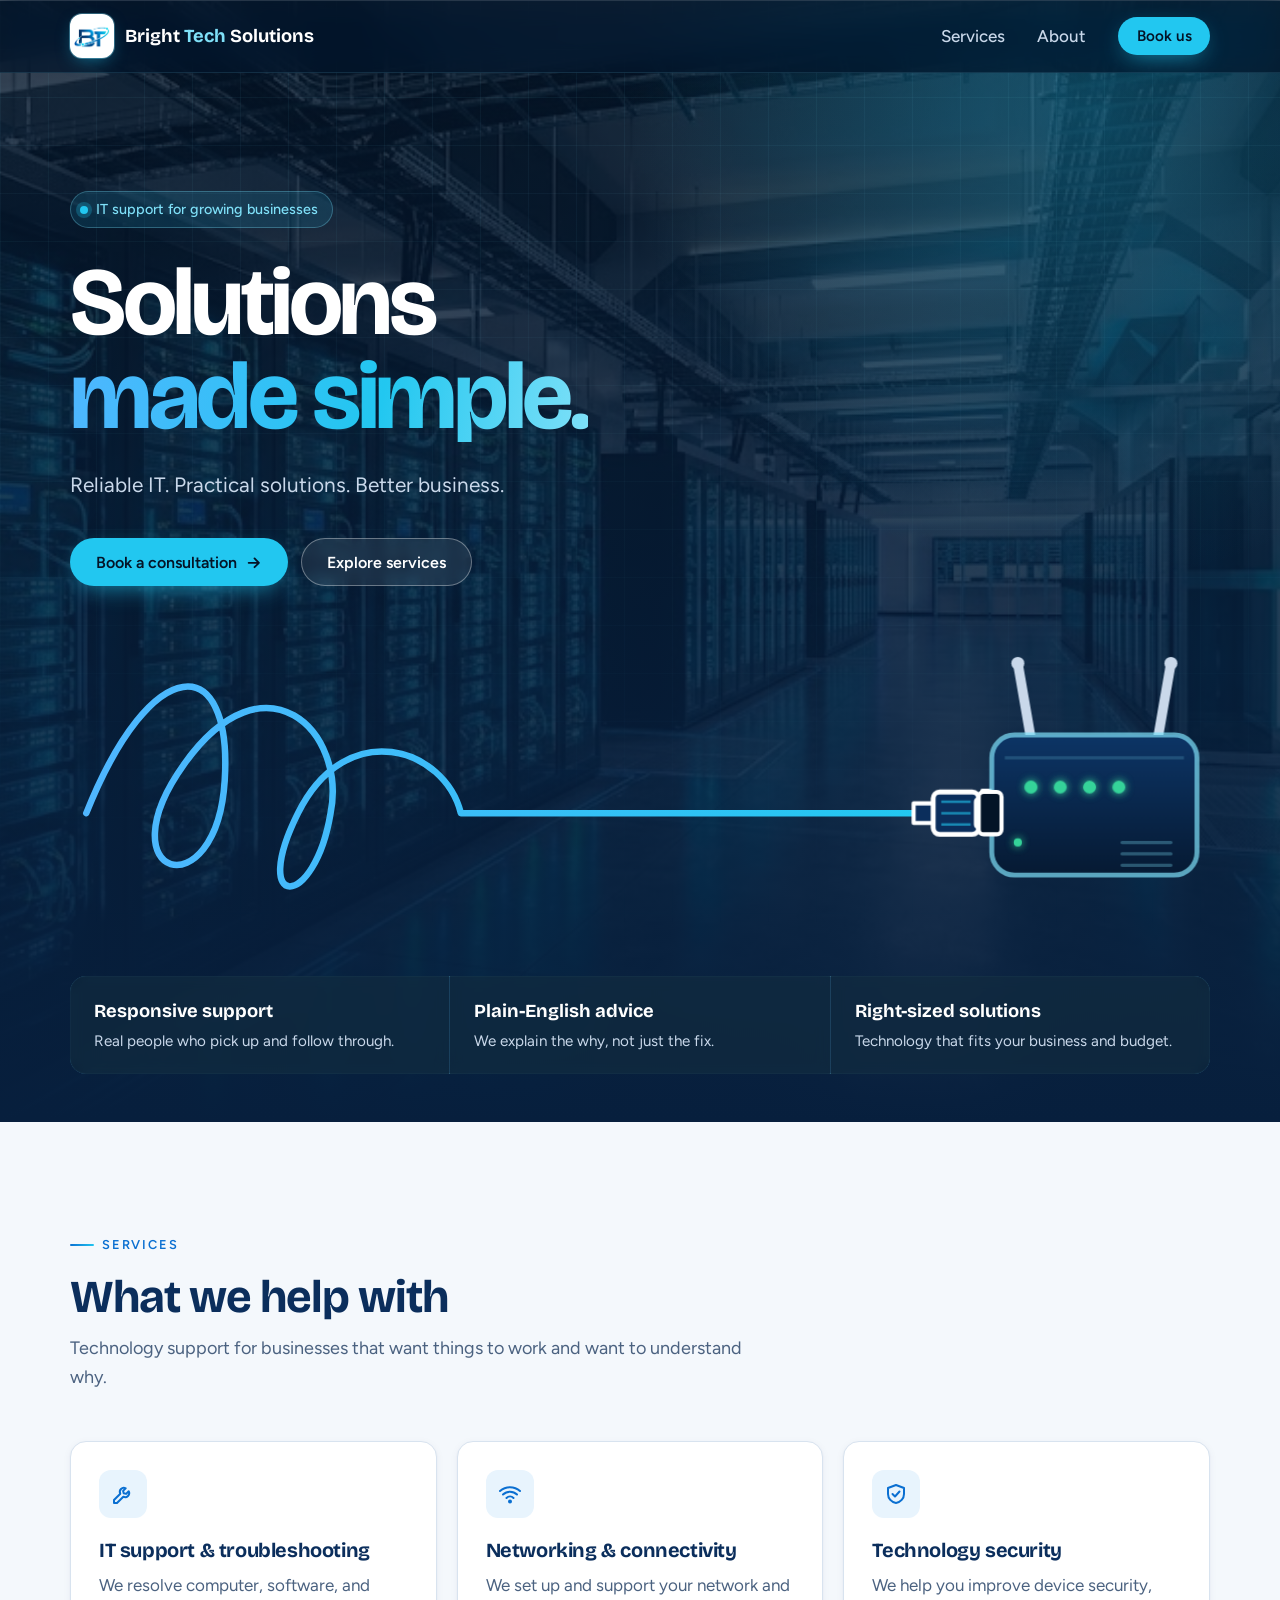
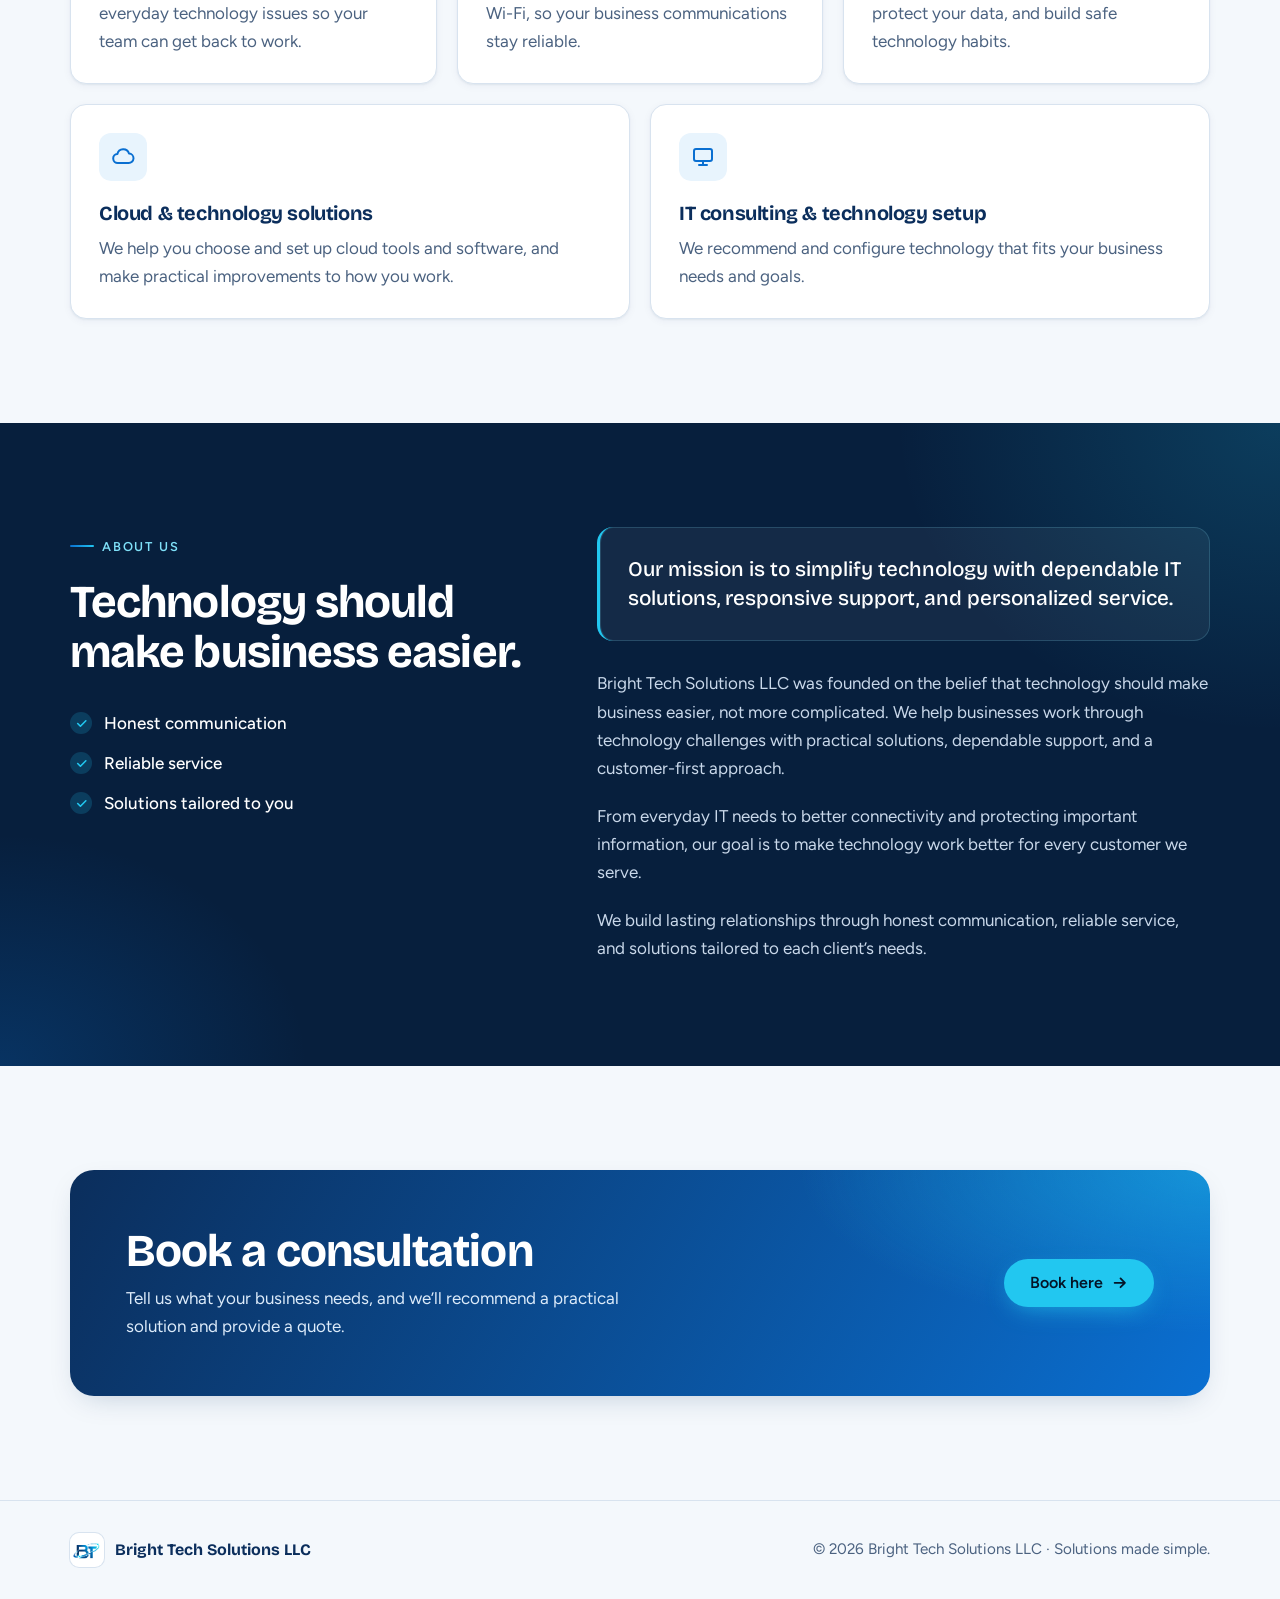
==== commit ffabb542: "Animate hero cable plugging into a router Replace the plain port box with a side-view router: the RJ" ====
--- a/index.html
+++ b/index.html
@@ -42,29 +42,70 @@
         <a class="btn btn-ghost" href="#services">Explore services</a>
       </div>
 
-      <svg class="line" viewBox="0 0 700 180" role="img" aria-label="A tangled network cable straightens, then its connector plugs into an Ethernet port and the connected indicator lights up">
+      <svg class="line" viewBox="0 0 700 180" role="img" aria-label="A tangled network cable straightens, then its connector plugs into a router's LAN port, the link lights turn green and the router starts broadcasting Wi-Fi">
         <defs>
           <linearGradient id="cable" x1="0" x2="1" y1="0" y2="0">
             <stop offset="0" stop-color="#4fb6ff"/>
             <stop offset="1" stop-color="#22c7f0"/>
           </linearGradient>
+          <linearGradient id="router-body" x1="0" x2="0" y1="0" y2="1">
+            <stop offset="0" stop-color="#0d3566"/>
+            <stop offset="1" stop-color="#061a33"/>
+          </linearGradient>
+          <filter id="led-glow" x="-200%" y="-200%" width="500%" height="500%">
+            <feGaussianBlur stdDeviation="2.5" result="b"/>
+            <feMerge><feMergeNode in="b"/><feMergeNode in="SourceGraphic"/></feMerge>
+          </filter>
         </defs>
-        <g transform="translate(0 19)">
-          <rect x="580" y="42" width="110" height="96" rx="12" fill="rgba(4,20,39,0.55)" stroke="#7fe0f8" stroke-opacity="0.7" stroke-width="3"/>
-          <path d="M602 66h67v50h-67z" fill="rgba(4,20,39,0.8)" stroke="#fff" stroke-width="3"/>
-          <path d="M613 76h44v21h-44z" fill="#041427" stroke="#22c7f0" stroke-width="2"/>
-          <circle class="connected" cx="665" cy="54" r="6" fill="#22c7f0"/>
-          <circle class="connected" cx="665" cy="54" r="11" fill="#22c7f0" opacity="0.25"/>
+
+        <!-- Cable -->
+        <path class="path" pathLength="1" d="M10 110 C 50 10, 100 10, 95 90 C 90 170, 20 150, 70 80 C 120 10, 170 60, 160 110 C 150 170, 110 170, 140 110 C 170 50, 230 70, 240 110 L 522 110"/>
+
+        <!-- RJ45 plug (drawn under the router so its head disappears into the jack) -->
+        <g class="plug">
+          <path d="M518 104h14v12h-14z" fill="#0b2e5c" stroke="#fff" stroke-width="2.5" stroke-linejoin="round"/>
+          <rect x="530" y="97" width="28" height="26" rx="4" fill="#0b2e5c" stroke="#fff" stroke-width="3"/>
+          <path d="M535 103h18M535 110h18M535 117h18" stroke="#22c7f0" stroke-width="1.5" opacity="0.6"/>
+          <rect x="556" y="101" width="36" height="18" rx="2" fill="rgba(127,224,248,0.3)" stroke="#fff" stroke-width="2"/>
+          <path d="M560 101v-5h14l6 5" fill="none" stroke="#fff" stroke-width="2" stroke-linejoin="round"/>
+          <path d="M572 105v10m5-10v10m5-10v10m5-10v10" stroke="#fbbf24" stroke-width="1.5"/>
         </g>
-        <path class="path" pathLength="1" d="M10 110 C 50 10, 100 10, 95 90 C 90 170, 20 150, 70 80 C 120 10, 170 60, 160 110 C 150 170, 110 170, 140 110 C 170 50, 230 70, 240 110 L 572 110"/>
-        <g class="plug">
-          <path d="M550 103h16v14h-16z" fill="#0b2e5c" stroke="#fff" stroke-width="3"/>
-          <path d="M563 96h39v28h-39z" fill="#0b2e5c" stroke="#fff" stroke-width="3"/>
-          <path d="M602 101h20v18h-20z" fill="#22c7f0" stroke="#fff" stroke-width="2"/>
-          <path d="M568 96v-7h22l7 7m-29 28v7h22l7-7" fill="none" stroke="#fff" stroke-width="3" stroke-linejoin="round"/>
-          <g stroke="#22c7f0" stroke-width="2">
-            <path d="M570 101v16m7-16v16m7-16v16"/>
-          </g>
+
+        <!-- Router -->
+        <g class="router">
+          <!-- Antennas -->
+          <g stroke-linecap="round">
+            <path d="M590 64 L582 18" stroke="#c9d8ea" stroke-width="6"/>
+            <path d="M668 64 L676 18" stroke="#c9d8ea" stroke-width="6"/>
+            <circle cx="582" cy="18" r="4" fill="#c9d8ea"/>
+            <circle cx="676" cy="18" r="4" fill="#c9d8ea"/>
+          </g>
+          <!-- Wi-Fi waves (light up once connected) -->
+          <g class="wifi" fill="none" stroke="#34d399" stroke-width="3" stroke-linecap="round">
+            <path class="wave w1" d="M620 46 a12 12 0 0 1 18 0"/>
+            <path class="wave w2" d="M612 38 a22 22 0 0 1 34 0"/>
+            <path class="wave w3" d="M604 30 a32 32 0 0 1 50 0"/>
+          </g>
+          <!-- Body -->
+          <rect x="566" y="62" width="126" height="86" rx="14" fill="url(#router-body)" stroke="#7fe0f8" stroke-opacity="0.7" stroke-width="3"/>
+          <path d="M574 76h110" stroke="#7fe0f8" stroke-opacity="0.18" stroke-width="2"/>
+          <!-- Vents -->
+          <g stroke="#7fe0f8" stroke-opacity="0.3" stroke-width="2" stroke-linecap="round">
+            <path d="M646 128h30M646 135h30M646 142h30"/>
+          </g>
+          <!-- Status LEDs: power, internet, LAN link, activity -->
+          <g filter="url(#led-glow)">
+            <circle cx="590" cy="94" r="4" fill="#34d399"/>
+            <circle cx="608" cy="94" r="4" fill="#1e3a5f"/>
+            <circle class="led-on" cx="608" cy="94" r="4" fill="#34d399"/>
+            <circle cx="626" cy="94" r="4" fill="#1e3a5f"/>
+            <circle class="led-on" cx="626" cy="94" r="4" fill="#34d399"/>
+            <circle cx="644" cy="94" r="4" fill="#1e3a5f"/>
+            <circle class="led-on led-activity" cx="644" cy="94" r="4" fill="#34d399"/>
+          </g>
+          <!-- LAN jack on the side -->
+          <rect x="558" y="97" width="14" height="26" rx="3" fill="#041427" stroke="#fff" stroke-width="2.5"/>
+          <circle class="led-on" cx="582" cy="128" r="2.5" fill="#34d399" filter="url(#led-glow)"/>
         </g>
       </svg>
 
--- a/css/styles.css
+++ b/css/styles.css
@@ -25,6 +25,7 @@
   /* Feedback */
   --success:  #0f8a5f;
   --error:    #b42318;
+  --signal:   #34d399;   /* router "link up" green */
 
   /* Type */
   --display: "Bricolage Grotesque", "Segoe UI", system-ui, sans-serif;
@@ -184,16 +185,25 @@
   stroke-dasharray: 1; stroke-dashoffset: 1;
   animation: draw 5.2s cubic-bezier(.45, 0, .25, 1) 0.2s forwards;
 }
-.line .plug { opacity: 0; animation: plug-in 0.9s var(--ease) 5.4s forwards; }
-.line .connected { opacity: 0; animation: light-on 0.3s ease-out 6.35s forwards; }
+.line .plug { opacity: 0; animation: plug-in 1s var(--ease) 5.4s forwards; }
+.line .router { transform-box: fill-box; transform-origin: 50% 100%; animation: click 0.25s ease-out 6.2s; }
+.line .led-on { opacity: 0; animation: light-on 0.25s ease-out 6.45s forwards; }
+.line .led-activity { animation: light-on 0.25s ease-out 6.45s forwards, blink 0.9s steps(2, jump-none) 6.9s infinite; }
+.line .wave { opacity: 0; animation: broadcast 2.4s ease-in-out infinite; }
+.line .w1 { animation-delay: 6.8s; }
+.line .w2 { animation-delay: 7.0s; }
+.line .w3 { animation-delay: 7.2s; }
 @keyframes draw { to { stroke-dashoffset: 0; } }
-@keyframes plug-in {
-  0% { opacity: 0; transform: translateX(-12px); }
-  18% { opacity: 1; }
-  76% { opacity: 1; transform: translateX(28px); }
-  100% { opacity: 1; transform: translateX(24px); }
-}
+@keyframes plug-in {          /* slide the RJ45 head into the jack, with a small seat-and-settle */
+  0%   { opacity: 0; transform: translateX(-60px); }
+  20%  { opacity: 1; transform: translateX(-44px); }
+  80%  { opacity: 1; transform: translateX(2px); }
+  100% { opacity: 1; transform: translateX(0); }
+}
+@keyframes click { 40% { transform: translateX(2px); } }
 @keyframes light-on { to { opacity: 1; } }
+@keyframes blink { 0%, 100% { opacity: 1; } 50% { opacity: 0.15; } }
+@keyframes broadcast { 0% { opacity: 0; } 30%, 60% { opacity: 1; } 100% { opacity: 0.15; } }
 
 /* Stats strip */
 .stats {
@@ -400,7 +410,7 @@
   *, *::before, *::after { transition-duration: 0s !important; }
   .badge .dot { animation: none; }
   .line .path { animation: none; stroke-dashoffset: 0; }
-  .line .plug { animation: none; opacity: 1; transform: translateX(24px); }
-  .line .connected { animation: none; opacity: 1; }
+  .line .plug, .line .led-on, .line .wave { animation: none; opacity: 1; transform: none; }
+  .line .router { animation: none; }
   .js .reveal { opacity: 1; transform: none; }
 }
